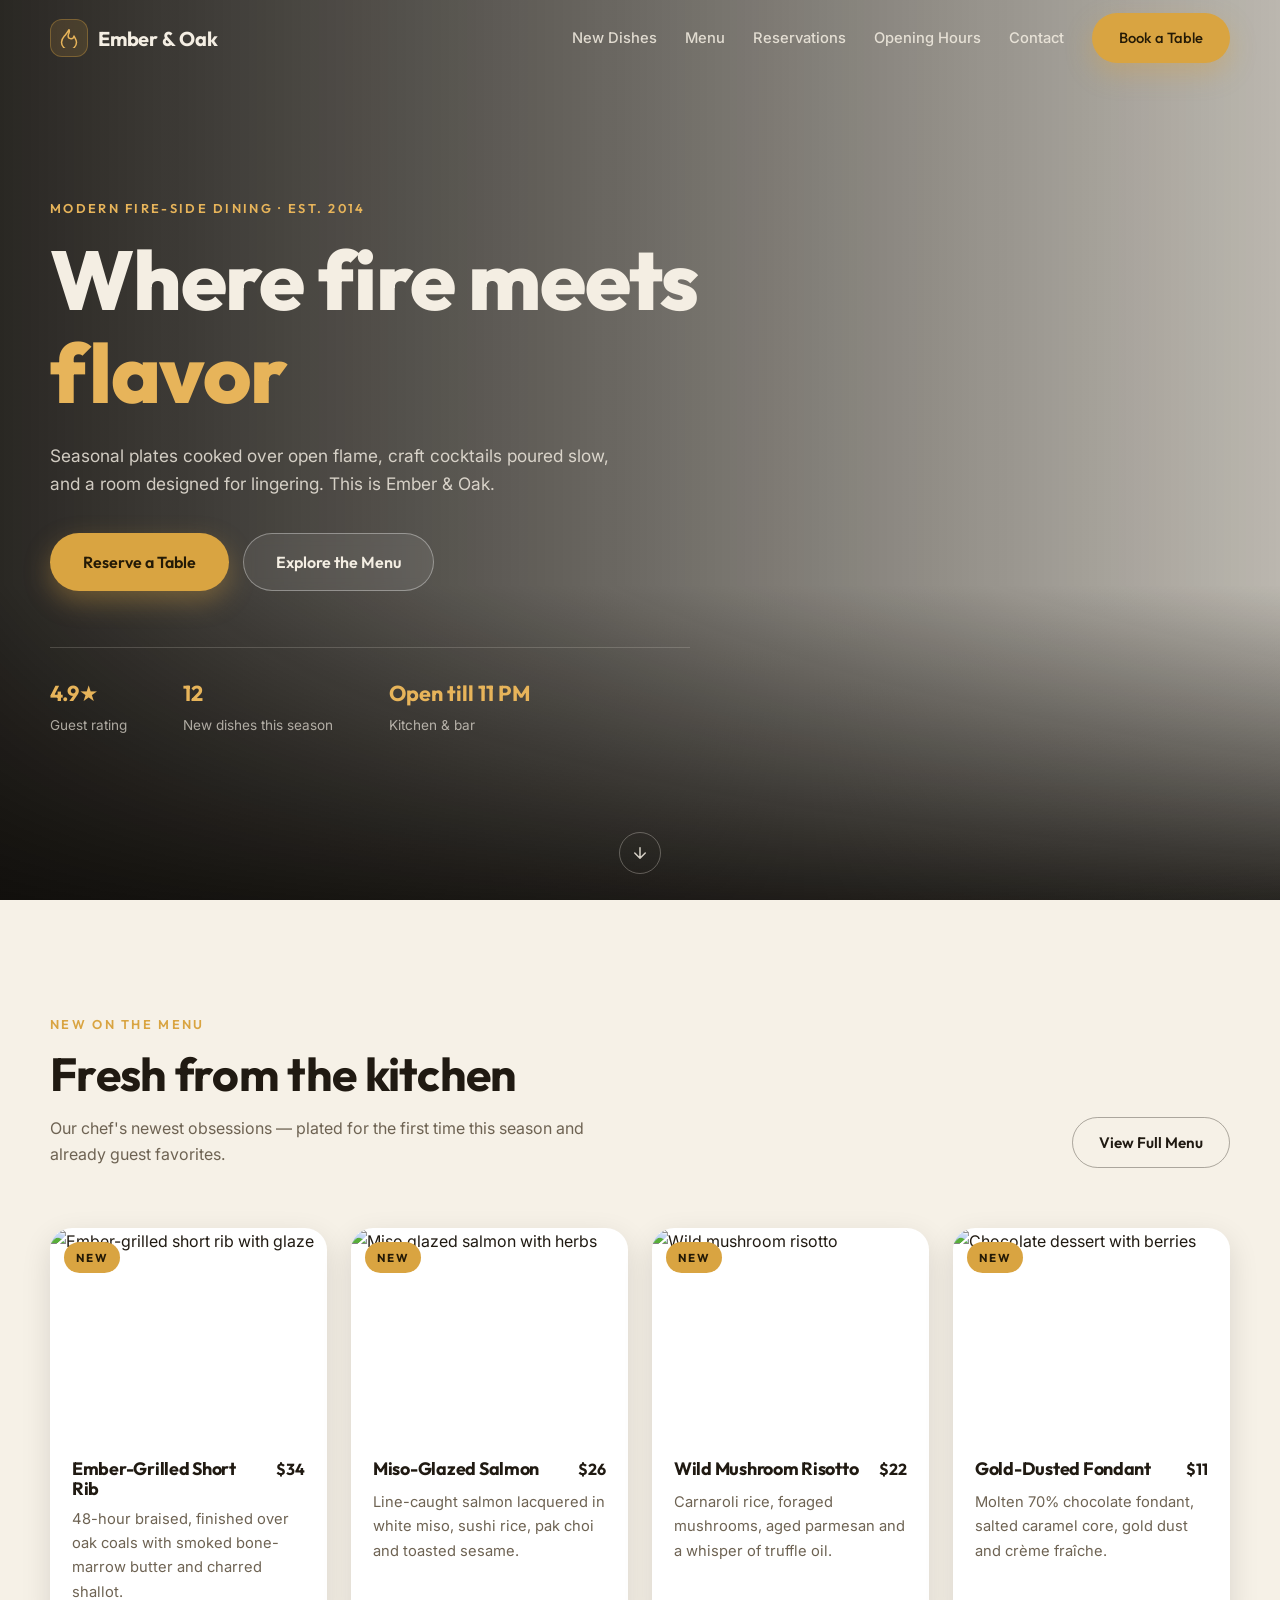
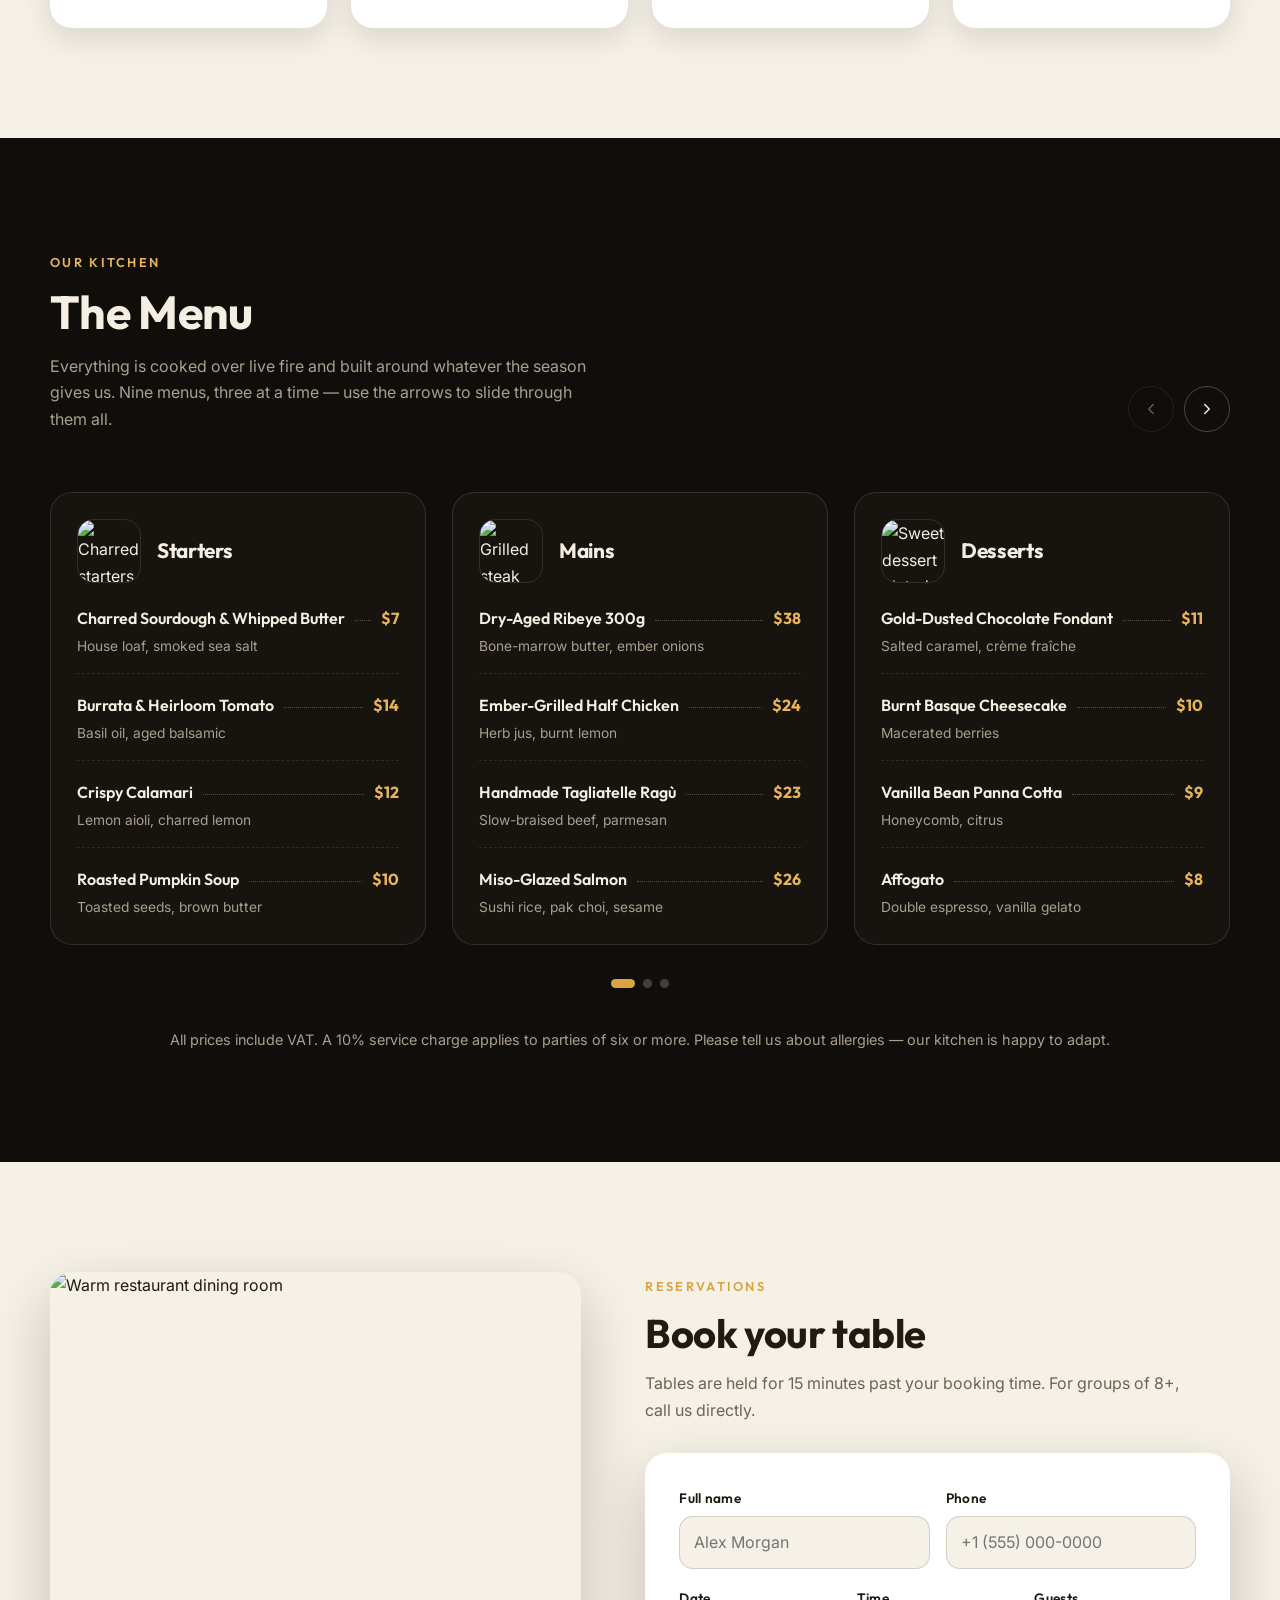
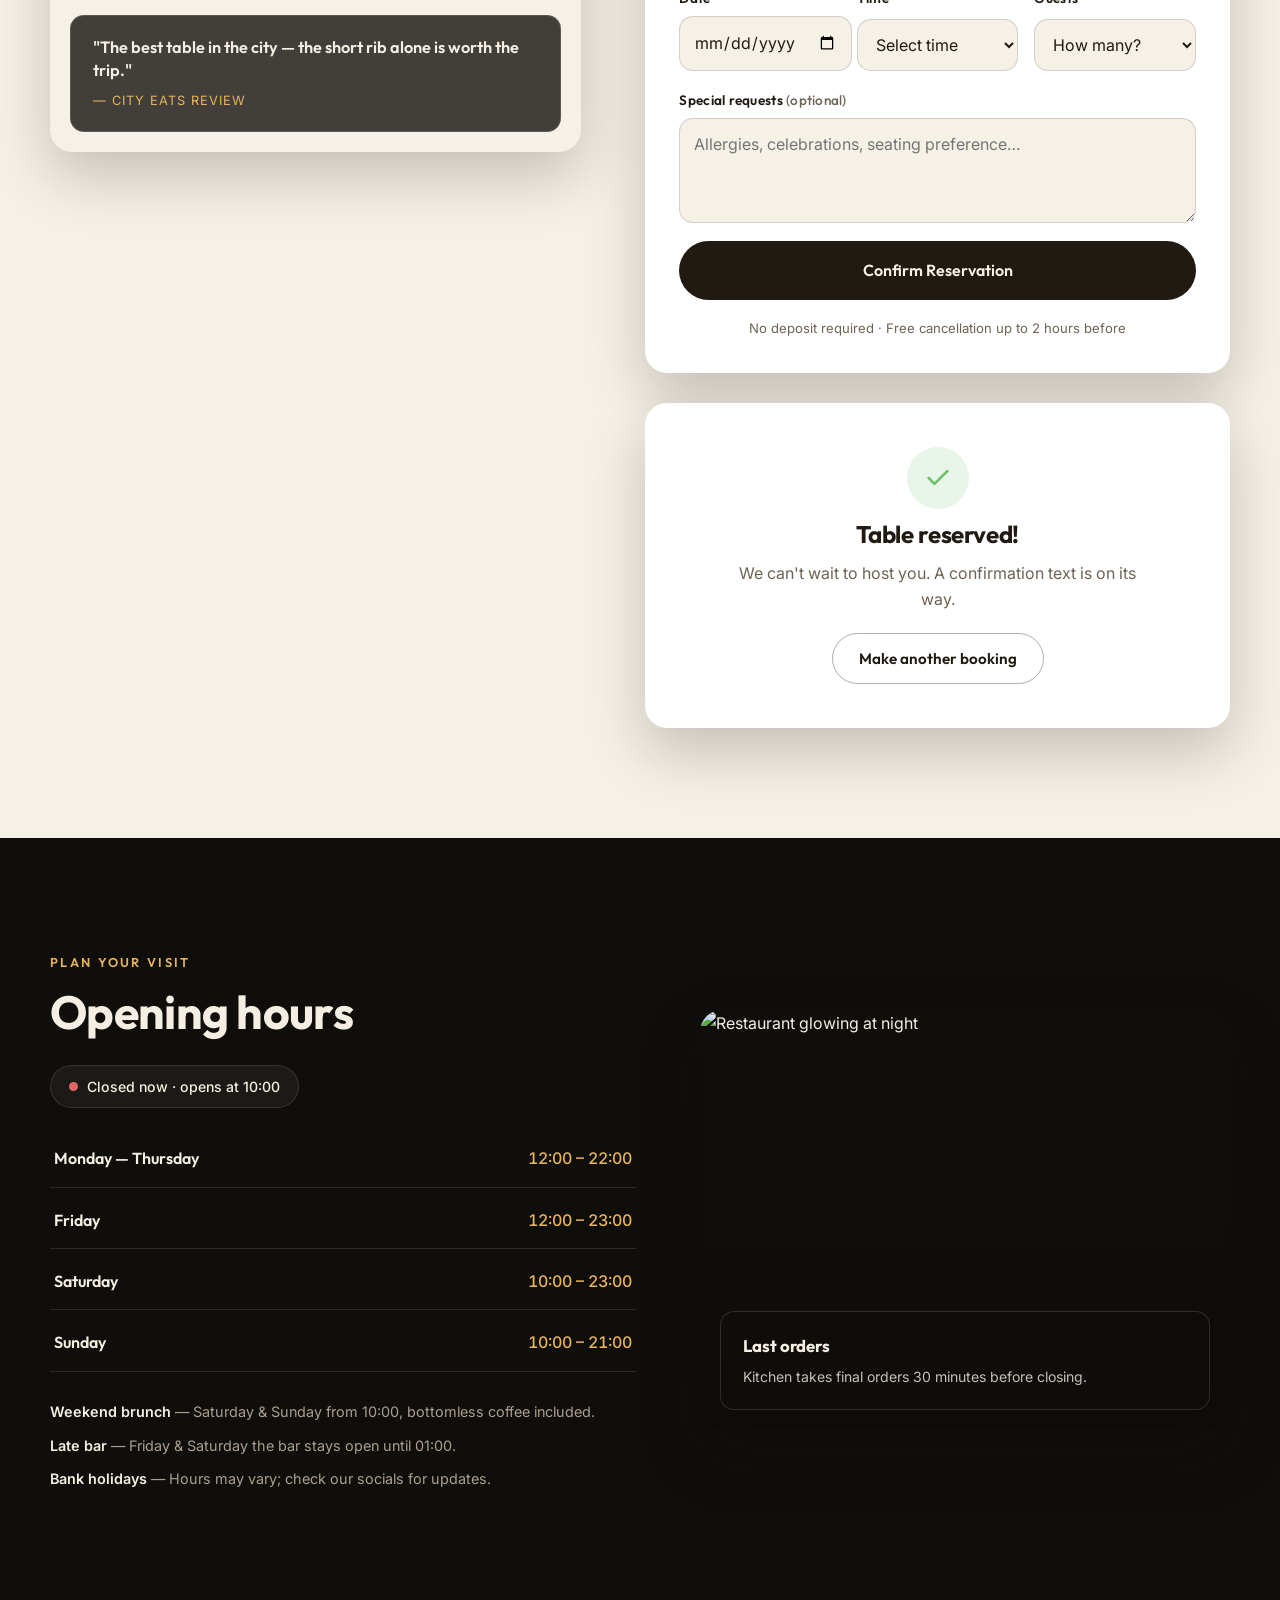
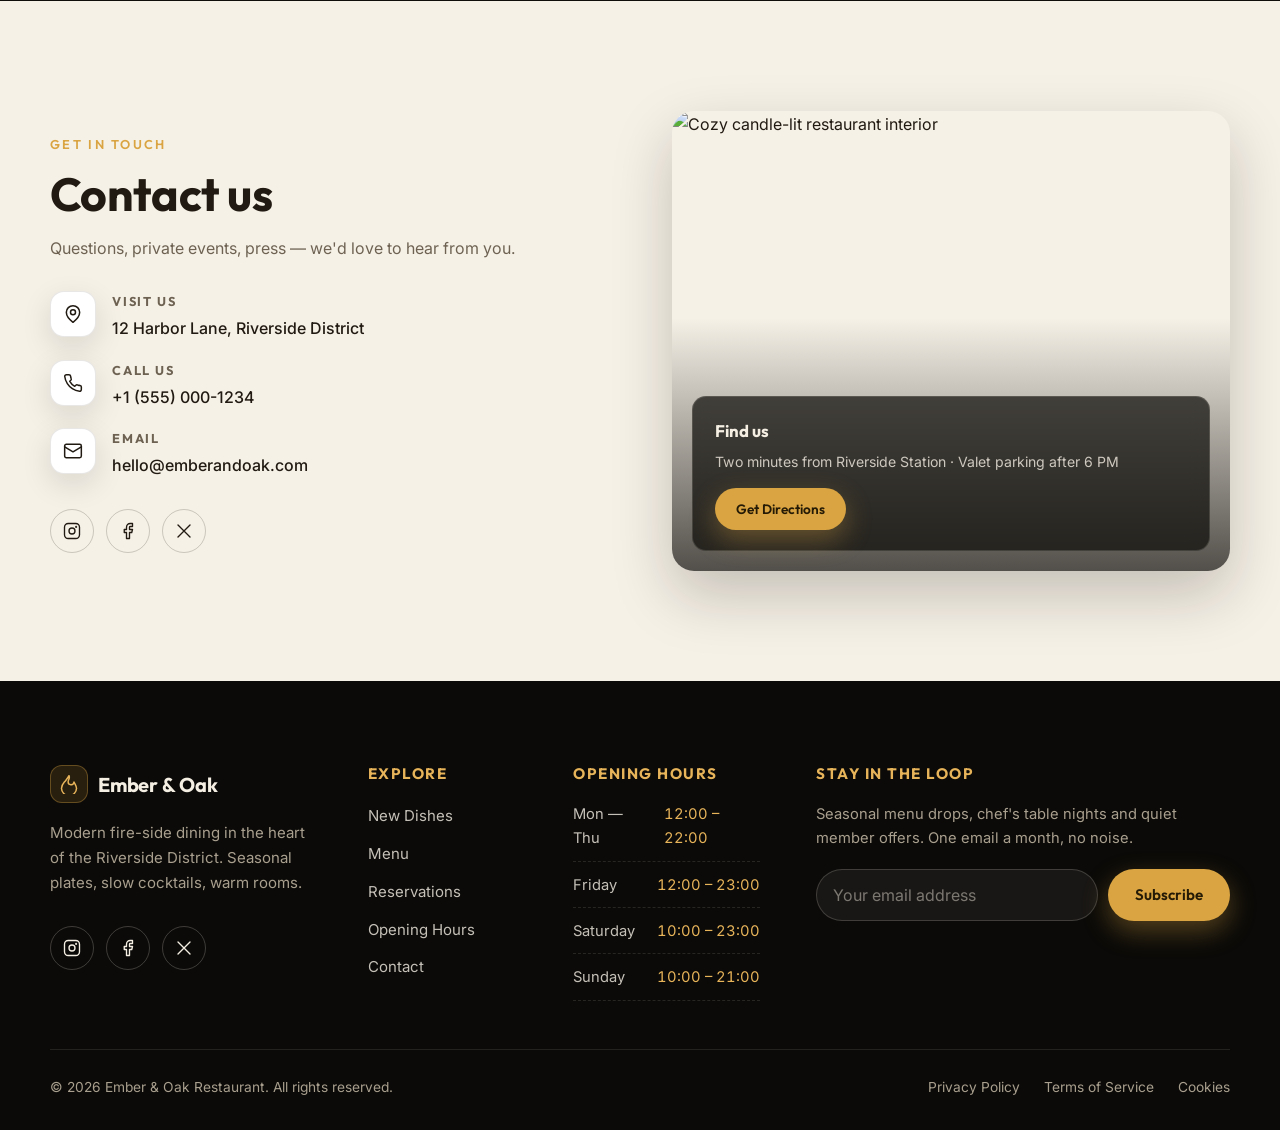
==== index.html @ 6f0e5f9c "first commit" ====
<!DOCTYPE html>
<html lang="en">
<head>
  <meta charset="UTF-8" />
  <meta name="viewport" content="width=device-width, initial-scale=1.0" />
  <title>Ember &amp; Oak — Modern Fire-Side Dining</title>
  <meta name="description" content="Ember & Oak is a modern restaurant serving fire-grilled seasonal dishes, craft cocktails and warm hospitality. Explore our menu, new dishes and reserve your table." />
  <link rel="preconnect" href="https://fonts.googleapis.com" />
  <link rel="preconnect" href="https://fonts.gstatic.com" crossorigin />
  <link href="https://fonts.googleapis.com/css2?family=Outfit:wght@500;600;700;800&family=Inter:wght@400;500;600&display=swap" rel="stylesheet" />
  <link rel="stylesheet" href="styles.css" />
</head>
<body>

  <!-- ============ HEADER ============ -->
  <header class="site-header" id="header">
    <div class="container header-inner">
      <a href="#home" class="brand" aria-label="Ember and Oak home">
        <span class="brand-mark" aria-hidden="true">
          <svg viewBox="0 0 24 24" fill="none" stroke="currentColor" stroke-width="1.8" stroke-linecap="round" stroke-linejoin="round">
            <path d="M12 2c1.5 3.5-1 5-1 7a3.5 3.5 0 0 0 7 .6C19.5 13 21 14.6 21 17a9 9 0 0 1-18 0c0-3.6 2.2-5.8 4-8 1.6-2 3.6-4 5-7z"/>
          </svg>
        </span>
        <span class="brand-name">Ember&nbsp;&amp;&nbsp;Oak</span>
      </a>

      <nav class="main-nav" id="mainNav" aria-label="Primary">
        <a href="#new-dishes">New Dishes</a>
        <a href="#menu">Menu</a>
        <a href="#reservation">Reservations</a>
        <a href="#hours">Opening Hours</a>
        <a href="#contact">Contact</a>
        <a href="#reservation" class="btn btn-gold nav-cta">Book a Table</a>
      </nav>

      <button class="nav-toggle" id="navToggle" aria-label="Open menu" aria-expanded="false" aria-controls="mainNav">
        <span></span><span></span><span></span>
      </button>
    </div>
  </header>

  <!-- ============ HERO ============ -->
  <section class="hero" id="home">
    <div class="hero-bg" role="img" aria-label="Beautifully plated fine dining dish"
      style="background-image:url('https://images.unsplash.com/photo-1414235077428-338989a2e8c0?auto=format&fit=crop&w=2000&q=80')"></div>
    <div class="hero-overlay"></div>

    <div class="container hero-content">
      <p class="eyebrow light">Modern fire-side dining · Est. 2014</p>
      <h1 class="hero-title reveal">Where fire meets <span class="text-gold">flavor</span></h1>
      <p class="hero-sub reveal">Seasonal plates cooked over open flame, craft cocktails poured slow, and a room designed for lingering. This is Ember &amp; Oak.</p>
      <div class="hero-actions reveal">
        <a href="#reservation" class="btn btn-gold btn-lg">Reserve a Table</a>
        <a href="#menu" class="btn btn-ghost btn-lg">Explore the Menu</a>
      </div>
      <ul class="hero-stats reveal">
        <li><strong>4.9★</strong><span>Guest rating</span></li>
        <li><strong>12</strong><span>New dishes this season</span></li>
        <li><strong>Open till 11 PM</strong><span>Kitchen &amp; bar</span></li>
      </ul>
    </div>

    <a href="#new-dishes" class="hero-scroll" aria-label="Scroll to new dishes">
      <svg viewBox="0 0 24 24" fill="none" stroke="currentColor" stroke-width="2" stroke-linecap="round" stroke-linejoin="round"><path d="M12 5v14M19 12l-7 7-7-7"/></svg>
    </a>
  </section>

  <!-- ============ NEW DISHES ============ -->
  <section class="section section-cream" id="new-dishes">
    <div class="container">
      <div class="section-head">
        <div>
          <p class="eyebrow">New on the menu</p>
          <h2 class="section-title">Fresh from the kitchen</h2>
          <p class="section-sub">Our chef's newest obsessions — plated for the first time this season and already guest favorites.</p>
        </div>
        <a href="#menu" class="btn btn-outline">View Full Menu</a>
      </div>

      <div class="dish-grid">
        <article class="dish-card reveal">
          <div class="dish-media">
            <img src="https://images.unsplash.com/photo-1544025162-d76694265947?auto=format&fit=crop&w=900&q=80" alt="Ember-grilled short rib with glaze" loading="lazy" />
            <span class="badge-new">New</span>
          </div>
          <div class="dish-body">
            <div class="dish-row"><h3>Ember-Grilled Short Rib</h3><span class="price">$34</span></div>
            <p>48-hour braised, finished over oak coals with smoked bone-marrow butter and charred shallot.</p>
          </div>
        </article>

        <article class="dish-card reveal">
          <div class="dish-media">
            <img src="https://images.unsplash.com/photo-1467003909585-2f8a72700288?auto=format&fit=crop&w=900&q=80" alt="Miso glazed salmon with herbs" loading="lazy" />
            <span class="badge-new">New</span>
          </div>
          <div class="dish-body">
            <div class="dish-row"><h3>Miso-Glazed Salmon</h3><span class="price">$26</span></div>
            <p>Line-caught salmon lacquered in white miso, sushi rice, pak choi and toasted sesame.</p>
          </div>
        </article>

        <article class="dish-card reveal">
          <div class="dish-media">
            <img src="https://images.unsplash.com/photo-1476124369491-e7addf5db371?auto=format&fit=crop&w=900&q=80" alt="Wild mushroom risotto" loading="lazy" />
            <span class="badge-new">New</span>
          </div>
          <div class="dish-body">
            <div class="dish-row"><h3>Wild Mushroom Risotto</h3><span class="price">$22</span></div>
            <p>Carnaroli rice, foraged mushrooms, aged parmesan and a whisper of truffle oil.</p>
          </div>
        </article>

        <article class="dish-card reveal">
          <div class="dish-media">
            <img src="https://images.unsplash.com/photo-1551024506-0bccd828d307?auto=format&fit=crop&w=900&q=80" alt="Chocolate dessert with berries" loading="lazy" />
            <span class="badge-new">New</span>
          </div>
          <div class="dish-body">
            <div class="dish-row"><h3>Gold-Dusted Fondant</h3><span class="price">$11</span></div>
            <p>Molten 70% chocolate fondant, salted caramel core, gold dust and crème fraîche.</p>
          </div>
        </article>
      </div>
    </div>
  </section>

  <!-- ============ MENU ============ -->
  <section class="section section-dark" id="menu">
    <div class="container">
      <div class="section-head">
        <div>
          <p class="eyebrow light">Our kitchen</p>
          <h2 class="section-title">The Menu</h2>
          <p class="section-sub">Everything is cooked over live fire and built around whatever the season gives us. Nine menus, three at a time — use the arrows to slide through them all.</p>
        </div>
        <div class="menu-nav">
          <button class="menu-btn" id="menuPrev" type="button" aria-label="Previous menus">
            <svg viewBox="0 0 24 24" fill="none" stroke="currentColor" stroke-width="2" stroke-linecap="round" stroke-linejoin="round"><path d="m15 18-6-6 6-6"/></svg>
          </button>
          <button class="menu-btn" id="menuNext" type="button" aria-label="Next menus">
            <svg viewBox="0 0 24 24" fill="none" stroke="currentColor" stroke-width="2" stroke-linecap="round" stroke-linejoin="round"><path d="m9 18 6-6-6-6"/></svg>
          </button>
        </div>
      </div>

      <div class="menu-track" id="menuTrack" role="region" aria-label="Menu categories">
        <div class="menu-card reveal">
          <div class="menu-card-head">
            <img src="https://images.unsplash.com/photo-1555939594-58d7cb561ad1?auto=format&fit=crop&w=400&q=80" alt="Charred starters over fire" loading="lazy" />
            <h3>Starters</h3>
          </div>
          <ul class="menu-list">
            <li><div class="mi"><span class="mi-name">Charred Sourdough &amp; Whipped Butter</span><span class="dots"></span><span class="mi-price">$7</span></div><p class="mi-desc">House loaf, smoked sea salt</p></li>
            <li><div class="mi"><span class="mi-name">Burrata &amp; Heirloom Tomato</span><span class="dots"></span><span class="mi-price">$14</span></div><p class="mi-desc">Basil oil, aged balsamic</p></li>
            <li><div class="mi"><span class="mi-name">Crispy Calamari</span><span class="dots"></span><span class="mi-price">$12</span></div><p class="mi-desc">Lemon aioli, charred lemon</p></li>
            <li><div class="mi"><span class="mi-name">Roasted Pumpkin Soup</span><span class="dots"></span><span class="mi-price">$10</span></div><p class="mi-desc">Toasted seeds, brown butter</p></li>
          </ul>
        </div>

        <div class="menu-card reveal">
          <div class="menu-card-head">
            <img src="https://images.unsplash.com/photo-1550317138-10000687a72b?auto=format&fit=crop&w=400&q=80" alt="Grilled steak sliced on a board" loading="lazy" />
            <h3>Mains</h3>
          </div>
          <ul class="menu-list">
            <li><div class="mi"><span class="mi-name">Dry-Aged Ribeye 300g</span><span class="dots"></span><span class="mi-price">$38</span></div><p class="mi-desc">Bone-marrow butter, ember onions</p></li>
            <li><div class="mi"><span class="mi-name">Ember-Grilled Half Chicken</span><span class="dots"></span><span class="mi-price">$24</span></div><p class="mi-desc">Herb jus, burnt lemon</p></li>
            <li><div class="mi"><span class="mi-name">Handmade Tagliatelle Ragù</span><span class="dots"></span><span class="mi-price">$23</span></div><p class="mi-desc">Slow-braised beef, parmesan</p></li>
            <li><div class="mi"><span class="mi-name">Miso-Glazed Salmon</span><span class="dots"></span><span class="mi-price">$26</span></div><p class="mi-desc">Sushi rice, pak choi, sesame</p></li>
          </ul>
        </div>

        <div class="menu-card reveal">
          <div class="menu-card-head">
            <img src="https://images.unsplash.com/photo-1484723091739-30a097e8f929?auto=format&fit=crop&w=400&q=80" alt="Sweet dessert plated with fruit" loading="lazy" />
            <h3>Desserts</h3>
          </div>
          <ul class="menu-list">
            <li><div class="mi"><span class="mi-name">Gold-Dusted Chocolate Fondant</span><span class="dots"></span><span class="mi-price">$11</span></div><p class="mi-desc">Salted caramel, crème fraîche</p></li>
            <li><div class="mi"><span class="mi-name">Burnt Basque Cheesecake</span><span class="dots"></span><span class="mi-price">$10</span></div><p class="mi-desc">Macerated berries</p></li>
            <li><div class="mi"><span class="mi-name">Vanilla Bean Panna Cotta</span><span class="dots"></span><span class="mi-price">$9</span></div><p class="mi-desc">Honeycomb, citrus</p></li>
            <li><div class="mi"><span class="mi-name">Affogato</span><span class="dots"></span><span class="mi-price">$8</span></div><p class="mi-desc">Double espresso, vanilla gelato</p></li>
          </ul>
        </div>

        <div class="menu-card reveal">
          <div class="menu-card-head">
            <img src="https://images.unsplash.com/photo-1510812431401-41d2bd2722f3?auto=format&fit=crop&w=400&q=80" alt="Craft cocktail being poured" loading="lazy" />
            <h3>Drinks</h3>
          </div>
          <ul class="menu-list">
            <li><div class="mi"><span class="mi-name">Signature Ember Old Fashioned</span><span class="dots"></span><span class="mi-price">$14</span></div><p class="mi-desc">Smoked bourbon, burnt orange</p></li>
            <li><div class="mi"><span class="mi-name">Barrel-Aged Negroni</span><span class="dots"></span><span class="mi-price">$13</span></div><p class="mi-desc">60 days in oak</p></li>
            <li><div class="mi"><span class="mi-name">House Red / White</span><span class="dots"></span><span class="mi-price">$9</span></div><p class="mi-desc">Glass · small-producer wine</p></li>
            <li><div class="mi"><span class="mi-name">Craft Lager / Kombucha</span><span class="dots"></span><span class="mi-price">$7</span></div><p class="mi-desc">Local breweries</p></li>
          </ul>
        </div>

        <div class="menu-card reveal">
          <div class="menu-card-head">
            <img src="https://images.unsplash.com/photo-1567620905732-2d1ec7ab7445?auto=format&fit=crop&w=400&q=80" alt="Fluffy pancakes with toppings" loading="lazy" />
            <h3>Weekend Brunch</h3>
          </div>
          <ul class="menu-list">
            <li><div class="mi"><span class="mi-name">Buttermilk Pancake Stack</span><span class="dots"></span><span class="mi-price">$13</span></div><p class="mi-desc">Maple, honey butter, crisp bacon</p></li>
            <li><div class="mi"><span class="mi-name">Shakshuka Ember Skillet</span><span class="dots"></span><span class="mi-price">$14</span></div><p class="mi-desc">Baked eggs, spiced tomato, sourdough</p></li>
            <li><div class="mi"><span class="mi-name">Crab &amp; Chive Benedict</span><span class="dots"></span><span class="mi-price">$17</span></div><p class="mi-desc">Lemon hollandaise, chive oil</p></li>
            <li><div class="mi"><span class="mi-name">Bottomless Batch Brew</span><span class="dots"></span><span class="mi-price">$6</span></div><p class="mi-desc">Free refills until 15:00</p></li>
          </ul>
        </div>

        <div class="menu-card reveal">
          <div class="menu-card-head">
            <img src="https://images.unsplash.com/photo-1537047902294-62a40c20a6ae?auto=format&fit=crop&w=400&q=80" alt="Elegant plated seafood dish" loading="lazy" />
            <h3>From the Sea</h3>
          </div>
          <ul class="menu-list">
            <li><div class="mi"><span class="mi-name">Seared Scallops</span><span class="dots"></span><span class="mi-price">$21</span></div><p class="mi-desc">Cauliflower purée, brown butter</p></li>
            <li><div class="mi"><span class="mi-name">Octopus a la Plancha</span><span class="dots"></span><span class="mi-price">$19</span></div><p class="mi-desc">Smoked paprika, potato confit</p></li>
            <li><div class="mi"><span class="mi-name">Whole Grilled Branzino</span><span class="dots"></span><span class="mi-price">$28</span></div><p class="mi-desc">Salsa verde, charred lemon</p></li>
            <li><div class="mi"><span class="mi-name">Lobster Roll</span><span class="dots"></span><span class="mi-price">$24</span></div><p class="mi-desc">Brioche, tarragon aioli, thin fries</p></li>
          </ul>
        </div>

        <div class="menu-card reveal">
          <div class="menu-card-head">
            <img src="https://images.unsplash.com/photo-1540189549336-e6e99c3679fe?auto=format&fit=crop&w=400&q=80" alt="Fresh salad bowl with greens" loading="lazy" />
            <h3>Salads &amp; Sides</h3>
          </div>
          <ul class="menu-list">
            <li><div class="mi"><span class="mi-name">Ember Caesar</span><span class="dots"></span><span class="mi-price">$12</span></div><p class="mi-desc">Grilled gem lettuce, anchovy dressing</p></li>
            <li><div class="mi"><span class="mi-name">Beet &amp; Whipped Feta</span><span class="dots"></span><span class="mi-price">$11</span></div><p class="mi-desc">Pistachio, hot honey</p></li>
            <li><div class="mi"><span class="mi-name">Charred Broccolini</span><span class="dots"></span><span class="mi-price">$9</span></div><p class="mi-desc">Chili crunch, lemon</p></li>
            <li><div class="mi"><span class="mi-name">Duck-Fat Potatoes</span><span class="dots"></span><span class="mi-price">$8</span></div><p class="mi-desc">Rosemary salt</p></li>
          </ul>
        </div>

        <div class="menu-card reveal">
          <div class="menu-card-head">
            <img src="https://images.unsplash.com/photo-1551504734-5ee1c4a1479b?auto=format&fit=crop&w=400&q=80" alt="Street-style sharing tacos" loading="lazy" />
            <h3>Sharing Plates</h3>
          </div>
          <ul class="menu-list">
            <li><div class="mi"><span class="mi-name">Baja Fish Tacos</span><span class="dots"></span><span class="mi-price">$15</span></div><p class="mi-desc">Slaw, chipotle crema</p></li>
            <li><div class="mi"><span class="mi-name">Wood-Fired Flatbread</span><span class="dots"></span><span class="mi-price">$10</span></div><p class="mi-desc">Whipped ricotta, hot honey</p></li>
            <li><div class="mi"><span class="mi-name">Ember Chicken Wings</span><span class="dots"></span><span class="mi-price">$13</span></div><p class="mi-desc">Charred glaze, blue cheese dip</p></li>
            <li><div class="mi"><span class="mi-name">Grilled Corn Ribs</span><span class="dots"></span><span class="mi-price">$8</span></div><p class="mi-desc">Lime mayo, cotija</p></li>
          </ul>
        </div>

        <div class="menu-card reveal">
          <div class="menu-card-head">
            <img src="https://images.unsplash.com/photo-1550547660-d9450f859349?auto=format&fit=crop&w=400&q=80" alt="Juicy smash burger with fries" loading="lazy" />
            <h3>Little Guests</h3>
          </div>
          <ul class="menu-list">
            <li><div class="mi"><span class="mi-name">Mini Smash Burger</span><span class="dots"></span><span class="mi-price">$9</span></div><p class="mi-desc">With fries &amp; fruit</p></li>
            <li><div class="mi"><span class="mi-name">Honey Chicken Skewers</span><span class="dots"></span><span class="mi-price">$8</span></div><p class="mi-desc">Steamed rice</p></li>
            <li><div class="mi"><span class="mi-name">Mac &amp; Cheese Cup</span><span class="dots"></span><span class="mi-price">$7</span></div><p class="mi-desc">Crispy crumb top</p></li>
            <li><div class="mi"><span class="mi-name">Scoop of the Day</span><span class="dots"></span><span class="mi-price">$4</span></div><p class="mi-desc">Vanilla gelato or sorbet</p></li>
          </ul>
        </div>
      </div>

      <div class="menu-dots" id="menuDots"></div>

      <p class="menu-note">All prices include VAT. A 10% service charge applies to parties of six or more. Please tell us about allergies — our kitchen is happy to adapt.</p>
    </div>
  </section>

  <!-- ============ RESERVATION ============ -->
  <section class="section section-cream" id="reservation">
    <div class="container res-grid">
      <div class="res-side reveal">
        <div class="res-media">
          <img src="https://images.unsplash.com/photo-1517248135467-4c7edcad34c4?auto=format&fit=crop&w=1200&q=80" alt="Warm restaurant dining room" loading="lazy" />
          <div class="res-quote">
            <p>"The best table in the city — the short rib alone is worth the trip."</p>
            <span>— City Eats Review</span>
          </div>
        </div>
      </div>

      <div class="res-form-wrap reveal">
        <p class="eyebrow">Reservations</p>
        <h2 class="section-title">Book your table</h2>
        <p class="section-sub">Tables are held for 15 minutes past your booking time. For groups of 8+, call us directly.</p>

        <form class="res-form" id="resForm" novalidate>
          <div class="field-row">
            <div class="field">
              <label for="rName">Full name</label>
              <input type="text" id="rName" name="name" placeholder="Alex Morgan" required autocomplete="name" />
            </div>
            <div class="field">
              <label for="rPhone">Phone</label>
              <input type="tel" id="rPhone" name="phone" placeholder="+1 (555) 000-0000" required autocomplete="tel" />
            </div>
          </div>

          <div class="field-row">
            <div class="field">
              <label for="rDate">Date</label>
              <input type="date" id="rDate" name="date" required />
            </div>
            <div class="field">
              <label for="rTime">Time</label>
              <select id="rTime" name="time" required>
                <option value="" disabled selected>Select time</option>
                <option>12:00</option><option>13:00</option><option>14:00</option>
                <option>17:30</option><option>18:00</option><option>18:30</option>
                <option>19:00</option><option>19:30</option><option>20:00</option>
                <option>20:30</option><option>21:00</option>
              </select>
            </div>
            <div class="field">
              <label for="rGuests">Guests</label>
              <select id="rGuests" name="guests" required>
                <option value="" disabled selected>How many?</option>
                <option>1</option><option>2</option><option>3</option><option>4</option>
                <option>5</option><option>6</option><option>7</option><option>8+</option>
              </select>
            </div>
          </div>

          <div class="field">
            <label for="rNotes">Special requests <span class="optional">(optional)</span></label>
            <textarea id="rNotes" name="notes" rows="3" placeholder="Allergies, celebrations, seating preference…"></textarea>
          </div>

          <button type="submit" class="btn btn-dark btn-lg btn-block">Confirm Reservation</button>
          <p class="res-fineprint">No deposit required · Free cancellation up to 2 hours before</p>
        </form>

        <div class="res-success" id="resSuccess" hidden>
          <span class="success-icon" aria-hidden="true">
            <svg viewBox="0 0 24 24" fill="none" stroke="currentColor" stroke-width="2.2" stroke-linecap="round" stroke-linejoin="round"><path d="M20 6 9 17l-5-5"/></svg>
          </span>
          <h3>Table reserved!</h3>
          <p id="resSuccessMsg">We can't wait to host you. A confirmation text is on its way.</p>
          <button type="button" class="btn btn-outline" id="resAgain">Make another booking</button>
        </div>
      </div>
    </div>
  </section>

  <!-- ============ OPENING HOURS ============ -->
  <section class="section section-dark" id="hours">
    <div class="container hours-grid">
      <div class="hours-col reveal">
        <p class="eyebrow light">Plan your visit</p>
        <h2 class="section-title">Opening hours</h2>

        <div class="open-pill-wrap">
          <span class="open-pill" id="openPill">
            <span class="dot" aria-hidden="true"></span>
            <span id="openPillText">Checking hours…</span>
          </span>
        </div>

        <ul class="hours-list">
          <li><span class="day">Monday — Thursday</span><span class="time">12:00 – 22:00</span></li>
          <li><span class="day">Friday</span><span class="time">12:00 – 23:00</span></li>
          <li><span class="day">Saturday</span><span class="time">10:00 – 23:00</span></li>
          <li><span class="day">Sunday</span><span class="time">10:00 – 21:00</span></li>
        </ul>

        <div class="hours-notes">
          <p><strong>Weekend brunch</strong> — Saturday &amp; Sunday from 10:00, bottomless coffee included.</p>
          <p><strong>Late bar</strong> — Friday &amp; Saturday the bar stays open until 01:00.</p>
          <p><strong>Bank holidays</strong> — Hours may vary; check our socials for updates.</p>
        </div>
      </div>

      <div class="hours-media reveal">
        <img src="https://images.unsplash.com/photo-1424847651672-bf20a4b0982b?auto=format&fit=crop&w=1200&q=80" alt="Restaurant glowing at night" loading="lazy" />
        <div class="hours-media-card">
          <span class="hm-title">Last orders</span>
          <span class="hm-sub">Kitchen takes final orders 30 minutes before closing.</span>
        </div>
      </div>
    </div>
  </section>

  <!-- ============ CONTACT ============ -->
  <section class="section section-cream" id="contact">
    <div class="container contact-grid">
      <div class="contact-col reveal">
        <p class="eyebrow">Get in touch</p>
        <h2 class="section-title">Contact us</h2>
        <p class="section-sub">Questions, private events, press — we'd love to hear from you.</p>

        <ul class="contact-list">
          <li>
            <span class="c-icon" aria-hidden="true">
              <svg viewBox="0 0 24 24" fill="none" stroke="currentColor" stroke-width="1.8" stroke-linecap="round" stroke-linejoin="round"><path d="M20 10c0 6-8 12-8 12S4 16 4 10a8 8 0 0 1 16 0z"/><circle cx="12" cy="10" r="3"/></svg>
            </span>
            <div>
              <span class="c-label">Visit us</span>
              <a href="https://maps.google.com/?q=12+Harbor+Lane" target="_blank" rel="noopener">12 Harbor Lane, Riverside District</a>
            </div>
          </li>
          <li>
            <span class="c-icon" aria-hidden="true">
              <svg viewBox="0 0 24 24" fill="none" stroke="currentColor" stroke-width="1.8" stroke-linecap="round" stroke-linejoin="round"><path d="M22 16.9v3a2 2 0 0 1-2.2 2 19.8 19.8 0 0 1-8.6-3.1 19.5 19.5 0 0 1-6-6A19.8 19.8 0 0 1 2.1 4.2 2 2 0 0 1 4.1 2h3a2 2 0 0 1 2 1.7c.1 1 .4 2 .7 2.9a2 2 0 0 1-.4 2.1L8.1 10a16 16 0 0 0 6 6l1.3-1.3a2 2 0 0 1 2.1-.4c.9.3 1.9.6 2.9.7a2 2 0 0 1 1.7 2z"/></svg>
            </span>
            <div>
              <span class="c-label">Call us</span>
              <a href="tel:+15550001234">+1 (555) 000-1234</a>
            </div>
          </li>
          <li>
            <span class="c-icon" aria-hidden="true">
              <svg viewBox="0 0 24 24" fill="none" stroke="currentColor" stroke-width="1.8" stroke-linecap="round" stroke-linejoin="round"><rect x="2" y="4" width="20" height="16" rx="2"/><path d="m22 7-10 6L2 7"/></svg>
            </span>
            <div>
              <span class="c-label">Email</span>
              <a href="mailto:hello@emberandoak.com">hello@emberandoak.com</a>
            </div>
          </li>
        </ul>

        <div class="socials">
          <a href="#" class="social" aria-label="Instagram">
            <svg viewBox="0 0 24 24" fill="none" stroke="currentColor" stroke-width="1.8" stroke-linecap="round" stroke-linejoin="round"><rect x="2" y="2" width="20" height="20" rx="5"/><circle cx="12" cy="12" r="4"/><circle cx="17.5" cy="6.5" r="0.5" fill="currentColor"/></svg>
          </a>
          <a href="#" class="social" aria-label="Facebook">
            <svg viewBox="0 0 24 24" fill="none" stroke="currentColor" stroke-width="1.8" stroke-linecap="round" stroke-linejoin="round"><path d="M18 2h-3a5 5 0 0 0-5 5v3H7v4h3v8h4v-8h3l1-4h-4V7a1 1 0 0 1 1-1h3z"/></svg>
          </a>
          <a href="#" class="social" aria-label="X (Twitter)">
            <svg viewBox="0 0 24 24" fill="none" stroke="currentColor" stroke-width="1.8" stroke-linecap="round" stroke-linejoin="round"><path d="M4 4l16 16M20 4L4 20"/></svg>
          </a>
        </div>
      </div>

      <div class="contact-media reveal">
        <img src="https://images.unsplash.com/photo-1533777857889-4be7c70b33f7?auto=format&fit=crop&w=1200&q=80" alt="Cozy candle-lit restaurant interior" loading="lazy" />
        <div class="contact-media-card">
          <span class="hm-title">Find us</span>
          <span class="hm-sub">Two minutes from Riverside Station · Valet parking after 6 PM</span>
          <a href="https://maps.google.com/?q=12+Harbor+Lane" target="_blank" rel="noopener" class="btn btn-gold btn-sm">Get Directions</a>
        </div>
      </div>
    </div>
  </section>

  <!-- ============ FOOTER ============ -->
  <footer class="site-footer">
    <div class="container">
      <div class="footer-top">
        <div class="footer-brand">
          <a href="#home" class="brand">
            <span class="brand-mark" aria-hidden="true">
              <svg viewBox="0 0 24 24" fill="none" stroke="currentColor" stroke-width="1.8" stroke-linecap="round" stroke-linejoin="round">
                <path d="M12 2c1.5 3.5-1 5-1 7a3.5 3.5 0 0 0 7 .6C19.5 13 21 14.6 21 17a9 9 0 0 1-18 0c0-3.6 2.2-5.8 4-8 1.6-2 3.6-4 5-7z"/>
              </svg>
            </span>
            <span class="brand-name">Ember&nbsp;&amp;&nbsp;Oak</span>
          </a>
          <p>Modern fire-side dining in the heart of the Riverside District. Seasonal plates, slow cocktails, warm rooms.</p>
          <div class="socials">
            <a href="#" class="social" aria-label="Instagram">
              <svg viewBox="0 0 24 24" fill="none" stroke="currentColor" stroke-width="1.8" stroke-linecap="round" stroke-linejoin="round"><rect x="2" y="2" width="20" height="20" rx="5"/><circle cx="12" cy="12" r="4"/><circle cx="17.5" cy="6.5" r="0.5" fill="currentColor"/></svg>
            </a>
            <a href="#" class="social" aria-label="Facebook">
              <svg viewBox="0 0 24 24" fill="none" stroke="currentColor" stroke-width="1.8" stroke-linecap="round" stroke-linejoin="round"><path d="M18 2h-3a5 5 0 0 0-5 5v3H7v4h3v8h4v-8h3l1-4h-4V7a1 1 0 0 1 1-1h3z"/></svg>
            </a>
            <a href="#" class="social" aria-label="X (Twitter)">
              <svg viewBox="0 0 24 24" fill="none" stroke="currentColor" stroke-width="1.8" stroke-linecap="round" stroke-linejoin="round"><path d="M4 4l16 16M20 4L4 20"/></svg>
            </a>
          </div>
        </div>

        <div class="footer-col">
          <h4>Explore</h4>
          <ul>
            <li><a href="#new-dishes">New Dishes</a></li>
            <li><a href="#menu">Menu</a></li>
            <li><a href="#reservation">Reservations</a></li>
            <li><a href="#hours">Opening Hours</a></li>
            <li><a href="#contact">Contact</a></li>
          </ul>
        </div>

        <div class="footer-col">
          <h4>Opening Hours</h4>
          <ul class="footer-hours">
            <li><span>Mon — Thu</span><span>12:00 – 22:00</span></li>
            <li><span>Friday</span><span>12:00 – 23:00</span></li>
            <li><span>Saturday</span><span>10:00 – 23:00</span></li>
            <li><span>Sunday</span><span>10:00 – 21:00</span></li>
          </ul>
        </div>

        <div class="footer-col footer-news">
          <h4>Stay in the loop</h4>
          <p>Seasonal menu drops, chef's table nights and quiet member offers. One email a month, no noise.</p>
          <form class="news-form" id="newsForm">
            <input type="email" id="newsEmail" placeholder="Your email address" required aria-label="Email address" />
            <button type="submit" class="btn btn-gold" aria-label="Subscribe">Subscribe</button>
          </form>
          <p class="news-success" id="newsSuccess" hidden>You're on the list — see you in your inbox. 💌</p>
        </div>
      </div>

      <div class="footer-bottom">
        <p>© <span id="year">2026</span> Ember &amp; Oak Restaurant. All rights reserved.</p>
        <div class="footer-legal">
          <a href="#">Privacy Policy</a>
          <a href="#">Terms of Service</a>
          <a href="#">Cookies</a>
        </div>
      </div>
    </div>
  </footer>

  <script src="script.js"></script>
</body>
</html>
---- styles.css ----
/* ============================================================
   Ember & Oak — Modern Restaurant
   Fonts: Outfit (display) + Inter (body) — clean sans, no editorials
   ============================================================ */

:root {
  /* palette */
  --bg-dark: #100e0b;
  --bg-dark-2: #17140f;
  --surface-dark: #1e1a14;
  --line-dark: rgba(244, 238, 227, 0.12);
  --cream: #f6f1e7;
  --cream-2: #ece3d2;
  --ink: #201a12;
  --text-light: #f4eee3;
  --muted-dark: #a99f8e;
  --muted-cream: #6e6353;
  --gold: #d9a441;
  --gold-strong: #e7b45a;
  --gold-soft: rgba(217, 164, 65, 0.14);
  --green: #6fbf73;
  --red: #e06666;

  /* type */
  --font-display: "Outfit", system-ui, sans-serif;
  --font-body: "Inter", system-ui, sans-serif;

  /* misc */
  --radius-lg: 22px;
  --radius-md: 14px;
  --shadow-lg: 0 24px 60px rgba(16, 14, 11, 0.22);
  --shadow-sm: 0 10px 30px rgba(16, 14, 11, 0.12);
  --container: 1180px;
  --header-h: 76px;
}

* { margin: 0; padding: 0; box-sizing: border-box; }

html {
  scroll-behavior: smooth;
  scroll-padding-top: calc(var(--header-h) + 12px);
}

body {
  font-family: var(--font-body);
  font-size: 16px;
  line-height: 1.65;
  color: var(--ink);
  background: var(--cream);
  -webkit-font-smoothing: antialiased;
}

img { display: block; max-width: 100%; }
a { color: inherit; text-decoration: none; }
ul { list-style: none; }
button, input, select, textarea { font: inherit; color: inherit; }

.container {
  width: min(var(--container), 100% - 48px);
  margin-inline: auto;
}

/* ---------- typography helpers ---------- */
h1, h2, h3, h4 { font-family: var(--font-display); font-weight: 700; line-height: 1.12; letter-spacing: -0.015em; }

.eyebrow {
  display: inline-block;
  font-family: var(--font-display);
  font-size: 0.8rem;
  font-weight: 600;
  letter-spacing: 0.18em;
  text-transform: uppercase;
  color: var(--gold);
  margin-bottom: 14px;
}
.eyebrow.light { color: var(--gold-strong); }

.section-title { font-size: clamp(2rem, 4vw, 2.9rem); }
.section-sub { max-width: 560px; margin-top: 14px; color: var(--muted-cream); }
.section-dark .section-sub { color: var(--muted-dark); }

.text-gold { color: var(--gold-strong); }

/* ---------- buttons ---------- */
.btn {
  display: inline-flex;
  align-items: center;
  justify-content: center;
  gap: 8px;
  padding: 12px 26px;
  border-radius: 999px;
  border: 1.5px solid transparent;
  font-family: var(--font-display);
  font-weight: 600;
  font-size: 0.95rem;
  cursor: pointer;
  transition: transform 0.2s ease, box-shadow 0.2s ease, background 0.2s ease, color 0.2s ease, border-color 0.2s ease;
  white-space: nowrap;
}
.btn:active { transform: translateY(1px); }

.btn-gold {
  background: var(--gold);
  color: #241a06;
  box-shadow: 0 10px 26px rgba(217, 164, 65, 0.35);
}
.btn-gold:hover { background: var(--gold-strong); transform: translateY(-2px); }

.btn-dark {
  background: var(--ink);
  color: var(--cream);
}
.btn-dark:hover { background: #352b1d; transform: translateY(-2px); }

.btn-ghost {
  background: rgba(255, 255, 255, 0.08);
  color: var(--text-light);
  border-color: rgba(255, 255, 255, 0.35);
  backdrop-filter: blur(6px);
}
.btn-ghost:hover { background: rgba(255, 255, 255, 0.16); transform: translateY(-2px); }

.btn-outline {
  background: transparent;
  color: var(--ink);
  border-color: rgba(32, 26, 18, 0.35);
}
.btn-outline:hover { border-color: var(--ink); background: rgba(32, 26, 18, 0.05); transform: translateY(-2px); }

.btn-lg { padding: 15px 32px; font-size: 1rem; }
.btn-sm { padding: 9px 20px; font-size: 0.85rem; }
.btn-block { width: 100%; }

/* ============================================================
   HEADER
   ============================================================ */
.site-header {
  position: fixed;
  inset: 0 0 auto 0;
  z-index: 100;
  transition: background 0.3s ease, box-shadow 0.3s ease;
}
.site-header.scrolled {
  background: rgba(16, 14, 11, 0.86);
  backdrop-filter: blur(14px);
  box-shadow: 0 8px 30px rgba(0, 0, 0, 0.35);
}

.header-inner {
  height: var(--header-h);
  display: flex;
  align-items: center;
  justify-content: space-between;
  gap: 24px;
}

.brand { display: inline-flex; align-items: center; gap: 10px; }
.brand-mark {
  width: 38px; height: 38px;
  display: grid; place-items: center;
  border-radius: 12px;
  background: var(--gold-soft);
  color: var(--gold-strong);
  border: 1px solid rgba(217, 164, 65, 0.35);
}
.brand-mark svg { width: 20px; height: 20px; }
.brand-name {
  font-family: var(--font-display);
  font-weight: 700;
  font-size: 1.25rem;
  color: var(--text-light);
  letter-spacing: -0.01em;
}

.main-nav { display: flex; align-items: center; gap: 28px; }
.main-nav a {
  font-size: 0.92rem;
  font-weight: 500;
  color: rgba(244, 238, 227, 0.85);
  transition: color 0.2s ease;
}
.main-nav a:hover { color: var(--gold-strong); }
.main-nav .nav-cta { color: #241a06; }
.main-nav .nav-cta:hover { color: #241a06; }

.nav-toggle {
  display: none;
  flex-direction: column;
  gap: 5px;
  background: none;
  border: 0;
  cursor: pointer;
  padding: 8px;
}
.nav-toggle span {
  width: 24px; height: 2px;
  background: var(--text-light);
  border-radius: 2px;
  transition: transform 0.25s ease, opacity 0.25s ease;
}
.nav-toggle.open span:nth-child(1) { transform: translateY(7px) rotate(45deg); }
.nav-toggle.open span:nth-child(2) { opacity: 0; }
.nav-toggle.open span:nth-child(3) { transform: translateY(-7px) rotate(-45deg); }

/* ============================================================
   HERO
   ============================================================ */
.hero {
  position: relative;
  min-height: 100svh;
  display: flex;
  align-items: center;
  color: var(--text-light);
  overflow: hidden;
}
.hero-bg {
  position: absolute;
  inset: 0;
  background-size: cover;
  background-position: center 70%;
  transform: scale(1.05);
  animation: heroZoom 18s ease-out forwards;
}
@keyframes heroZoom { to { transform: scale(1); } }

.hero-overlay {
  position: absolute;
  inset: 0;
  background:
    linear-gradient(90deg, rgba(13, 11, 8, 0.88) 0%, rgba(13, 11, 8, 0.62) 45%, rgba(13, 11, 8, 0.25) 100%),
    linear-gradient(0deg, rgba(13, 11, 8, 0.85) 0%, transparent 35%);
}

.hero-content { position: relative; z-index: 2; padding-block: 140px 110px; }

.hero-title {
  font-size: clamp(2.8rem, 7vw, 5.2rem);
  font-weight: 800;
  max-width: 14ch;
}
.hero-sub {
  margin-top: 22px;
  max-width: 52ch;
  font-size: 1.08rem;
  color: rgba(244, 238, 227, 0.82);
}
.hero-actions { display: flex; flex-wrap: wrap; gap: 14px; margin-top: 34px; }

.hero-stats {
  display: flex;
  flex-wrap: wrap;
  gap: clamp(24px, 5vw, 56px);
  margin-top: 56px;
  padding-top: 28px;
  border-top: 1px solid rgba(244, 238, 227, 0.18);
  max-width: 640px;
}
.hero-stats li { display: grid; gap: 2px; }
.hero-stats strong { font-family: var(--font-display); font-size: 1.35rem; color: var(--gold-strong); }
.hero-stats span { font-size: 0.85rem; color: rgba(244, 238, 227, 0.66); }

.hero-scroll {
  position: absolute;
  left: 50%;
  bottom: 26px;
  transform: translateX(-50%);
  z-index: 2;
  width: 42px; height: 42px;
  display: grid; place-items: center;
  border-radius: 50%;
  border: 1px solid rgba(244, 238, 227, 0.3);
  color: rgba(244, 238, 227, 0.85);
}
.hero-scroll svg { width: 18px; height: 18px; animation: bounce 2.2s infinite; }
/* the circle stays perfectly centered — only the arrow glides inside it */
@keyframes bounce { 0%, 100% { transform: translateY(0); } 50% { transform: translateY(8px); } }

/* ============================================================
   SECTIONS
   ============================================================ */
.section { padding: clamp(72px, 9vw, 110px) 0; }
.section-cream { background: var(--cream); }
.section-dark { background: var(--bg-dark); color: var(--text-light); }

.section-head {
  display: flex;
  align-items: flex-end;
  justify-content: space-between;
  gap: 28px;
  margin-bottom: clamp(36px, 5vw, 60px);
}
.section-head.center {
  flex-direction: column;
  align-items: center;
  text-align: center;
}
.section-head.center .section-sub { margin-inline: auto; }

/* ============================================================
   NEW DISHES
   ============================================================ */
.dish-grid {
  display: grid;
  grid-template-columns: repeat(auto-fit, minmax(250px, 1fr));
  gap: 24px;
}

.dish-card {
  background: #fff;
  border-radius: var(--radius-lg);
  overflow: hidden;
  box-shadow: var(--shadow-sm);
  transition: transform 0.25s ease, box-shadow 0.25s ease;
  display: flex;
  flex-direction: column;
}
.dish-card:hover { transform: translateY(-8px); box-shadow: var(--shadow-lg); }

.dish-media { position: relative; aspect-ratio: 4 / 3; overflow: hidden; }
.dish-media img { width: 100%; height: 100%; object-fit: cover; transition: transform 0.5s ease; }
.dish-card:hover .dish-media img { transform: scale(1.06); }

.badge-new {
  position: absolute;
  top: 14px; left: 14px;
  background: var(--gold);
  color: #241a06;
  font-family: var(--font-display);
  font-weight: 700;
  font-size: 0.72rem;
  letter-spacing: 0.12em;
  text-transform: uppercase;
  padding: 6px 12px;
  border-radius: 999px;
}

.dish-body { padding: 20px 22px 24px; display: grid; gap: 8px; }
.dish-row { display: flex; align-items: baseline; justify-content: space-between; gap: 12px; }
.dish-row h3 { font-size: 1.12rem; }
.price {
  font-family: var(--font-display);
  font-weight: 700;
  color: var(--ink);
  white-space: nowrap;
}
.dish-body p { font-size: 0.92rem; color: var(--muted-cream); }

/* ============================================================
   MENU (slider — 3 cards per view)
   ============================================================ */
.menu-nav { display: flex; gap: 10px; }

.menu-btn {
  width: 46px; height: 46px;
  display: grid; place-items: center;
  border-radius: 50%;
  border: 1.5px solid rgba(244, 238, 227, 0.25);
  background: transparent;
  color: var(--text-light);
  cursor: pointer;
  transition: background 0.2s ease, color 0.2s ease, border-color 0.2s ease, opacity 0.2s ease, transform 0.2s ease;
}
.menu-btn svg { width: 18px; height: 18px; }
.menu-btn:hover:not(:disabled) {
  background: var(--gold);
  border-color: var(--gold);
  color: #241a06;
  transform: translateY(-2px);
}
.menu-btn:disabled { opacity: 0.35; cursor: default; }

.menu-track {
  display: grid;
  grid-auto-flow: column;
  grid-auto-columns: calc((100% - 52px) / 3);
  gap: 26px;
  overflow-x: auto;
  overflow-y: hidden;
  overscroll-behavior-x: contain;
  scrollbar-width: none;
  padding-bottom: 4px;
}
.menu-track::-webkit-scrollbar { display: none; }

.menu-dots {
  display: flex;
  justify-content: center;
  gap: 8px;
  margin-top: 30px;
}
.menu-dot {
  width: 9px; height: 9px;
  padding: 0;
  border: 0;
  border-radius: 999px;
  background: rgba(244, 238, 227, 0.22);
  cursor: pointer;
  transition: background 0.25s ease, width 0.25s ease;
}
.menu-dot:hover:not(.active) { background: rgba(244, 238, 227, 0.45); }
.menu-dot.active { width: 24px; background: var(--gold); }

@media (max-width: 900px) {
  .menu-track { grid-auto-columns: calc((100% - 26px) / 2); }
}
@media (max-width: 640px) {
  .menu-track { grid-auto-columns: 100%; }
}

.menu-card {
  background: var(--bg-dark-2);
  border: 1px solid var(--line-dark);
  border-radius: var(--radius-lg);
  padding: 26px;
}

.menu-card-head { display: flex; align-items: center; gap: 16px; margin-bottom: 22px; }
.menu-card-head img {
  width: 64px; height: 64px;
  object-fit: cover;
  border-radius: 16px;
  border: 1px solid var(--line-dark);
}
.menu-card-head h3 { font-size: 1.3rem; }

.menu-list { display: grid; gap: 18px; }
.menu-list li { border-bottom: 1px dashed rgba(244, 238, 227, 0.1); padding-bottom: 16px; }
.menu-list li:last-child { border-bottom: 0; padding-bottom: 0; }

.mi { display: flex; align-items: baseline; gap: 10px; }
.mi-name { font-family: var(--font-display); font-weight: 600; font-size: 1rem; }
.dots { flex: 1; border-bottom: 1.5px dotted rgba(244, 238, 227, 0.28); transform: translateY(-3px); }
.mi-price { font-family: var(--font-display); font-weight: 700; color: var(--gold-strong); white-space: nowrap; }
.mi-desc { font-size: 0.86rem; color: var(--muted-dark); margin-top: 3px; }

.menu-note {
  margin-top: 40px;
  text-align: center;
  font-size: 0.9rem;
  color: var(--muted-dark);
}

/* ============================================================
   RESERVATION
   ============================================================ */
.res-grid {
  display: grid;
  grid-template-columns: 1fr 1.1fr;
  gap: clamp(32px, 5vw, 64px);
  align-items: start;
}

.res-media {
  position: relative;
  border-radius: var(--radius-lg);
  overflow: hidden;
  box-shadow: var(--shadow-lg);
  min-height: 480px;
}
.res-media img { position: absolute; inset: 0; width: 100%; height: 100%; object-fit: cover; }

.res-quote {
  position: absolute;
  inset: auto 20px 20px 20px;
  background: rgba(16, 14, 11, 0.78);
  backdrop-filter: blur(8px);
  border: 1px solid rgba(244, 238, 227, 0.14);
  border-radius: var(--radius-md);
  padding: 20px 22px;
  color: var(--text-light);
}
.res-quote p { font-family: var(--font-display); font-weight: 600; font-size: 1.02rem; line-height: 1.4; }
.res-quote span { display: block; margin-top: 8px; font-size: 0.8rem; color: var(--gold-strong); letter-spacing: 0.08em; text-transform: uppercase; }

.res-form-wrap { position: relative; }
.res-form-wrap .section-title { font-size: clamp(1.9rem, 3.4vw, 2.5rem); }

.res-form {
  margin-top: 30px;
  background: #fff;
  border-radius: var(--radius-lg);
  padding: clamp(22px, 3vw, 34px);
  box-shadow: var(--shadow-lg);
  display: grid;
  gap: 18px;
}

.field-row { display: grid; grid-template-columns: repeat(auto-fit, minmax(160px, 1fr)); gap: 16px; }
.field { display: grid; gap: 7px; }
.field label {
  font-family: var(--font-display);
  font-weight: 600;
  font-size: 0.85rem;
  letter-spacing: 0.02em;
}
.field .optional { color: var(--muted-cream); font-weight: 500; }

.field input, .field select, .field textarea {
  width: 100%;
  padding: 12px 14px;
  border-radius: var(--radius-md);
  border: 1.5px solid rgba(32, 26, 18, 0.16);
  background: var(--cream);
  transition: border-color 0.2s ease, box-shadow 0.2s ease;
}
.field textarea { resize: vertical; min-height: 90px; }
.field input:focus, .field select:focus, .field textarea:focus {
  outline: none;
  border-color: var(--gold);
  box-shadow: 0 0 0 4px rgba(217, 164, 65, 0.18);
  background: #fff;
}

.res-fineprint {
  text-align: center;
  font-size: 0.82rem;
  color: var(--muted-cream);
}

.res-success {
  margin-top: 30px;
  background: #fff;
  border-radius: var(--radius-lg);
  padding: clamp(28px, 4vw, 44px);
  box-shadow: var(--shadow-lg);
  text-align: center;
  display: grid;
  justify-items: center;
  gap: 12px;
}
.success-icon {
  width: 62px; height: 62px;
  display: grid; place-items: center;
  border-radius: 50%;
  background: rgba(111, 191, 115, 0.16);
  color: var(--green);
}
.success-icon svg { width: 28px; height: 28px; }
.res-success h3 { font-size: 1.5rem; }
.res-success p { color: var(--muted-cream); max-width: 40ch; }
.res-success .btn { margin-top: 8px; }

/* ============================================================
   HOURS
   ============================================================ */
.hours-grid {
  display: grid;
  grid-template-columns: 1.05fr 0.95fr;
  gap: clamp(32px, 5vw, 64px);
  align-items: center;
}

.open-pill-wrap { margin: 26px 0 8px; }
.open-pill {
  display: inline-flex;
  align-items: center;
  gap: 9px;
  padding: 9px 18px;
  border-radius: 999px;
  border: 1px solid var(--line-dark);
  background: rgba(244, 238, 227, 0.05);
  font-size: 0.88rem;
  font-weight: 500;
}
.open-pill .dot {
  width: 9px; height: 9px;
  border-radius: 50%;
  background: var(--muted-dark);
  box-shadow: 0 0 0 0 rgba(111, 191, 115, 0.5);
}
.open-pill.is-open .dot { background: var(--green); animation: pulse 2s infinite; }
.open-pill.is-closed .dot { background: var(--red); }
@keyframes pulse {
  0% { box-shadow: 0 0 0 0 rgba(111, 191, 115, 0.45); }
  70% { box-shadow: 0 0 0 9px rgba(111, 191, 115, 0); }
  100% { box-shadow: 0 0 0 0 rgba(111, 191, 115, 0); }
}

.hours-list {
  margin-top: 22px;
  display: grid;
  gap: 4px;
}
.hours-list li {
  display: flex;
  align-items: center;
  justify-content: space-between;
  gap: 20px;
  padding: 15px 4px;
  border-bottom: 1px solid var(--line-dark);
}
.hours-list .day { font-family: var(--font-display); font-weight: 600; }
.hours-list .time { color: var(--gold-strong); font-weight: 500; font-variant-numeric: tabular-nums; }

.hours-notes { margin-top: 28px; display: grid; gap: 10px; }
.hours-notes p { font-size: 0.9rem; color: var(--muted-dark); }
.hours-notes strong { color: var(--text-light); font-weight: 600; }

.hours-media {
  position: relative;
  border-radius: var(--radius-lg);
  overflow: hidden;
  min-height: 420px;
  box-shadow: var(--shadow-lg);
}
.hours-media img { position: absolute; inset: 0; width: 100%; height: 100%; object-fit: cover; }
.hours-media::after {
  content: "";
  position: absolute;
  inset: 0;
  background: linear-gradient(0deg, rgba(13, 11, 8, 0.75) 0%, transparent 55%);
}

.hours-media-card, .contact-media-card {
  position: absolute;
  inset: auto 20px 20px 20px;
  z-index: 2;
  display: grid;
  gap: 6px;
  justify-items: start;
  background: rgba(16, 14, 11, 0.72);
  backdrop-filter: blur(8px);
  border: 1px solid rgba(244, 238, 227, 0.14);
  border-radius: var(--radius-md);
  padding: 20px 22px;
  color: var(--text-light);
}
.hm-title { font-family: var(--font-display); font-weight: 700; font-size: 1.05rem; }
.hm-sub { font-size: 0.88rem; color: rgba(244, 238, 227, 0.8); }
.contact-media-card .btn { margin-top: 8px; }

/* ============================================================
   CONTACT
   ============================================================ */
.contact-grid {
  display: grid;
  grid-template-columns: 1fr 1fr;
  gap: clamp(32px, 5vw, 64px);
  align-items: center;
}

.contact-list { margin-top: 30px; display: grid; gap: 18px; }
.contact-list li { display: flex; gap: 16px; align-items: flex-start; }

.c-icon {
  flex: 0 0 auto;
  width: 46px; height: 46px;
  display: grid; place-items: center;
  border-radius: 14px;
  background: #fff;
  color: var(--ink);
  border: 1px solid rgba(32, 26, 18, 0.1);
  box-shadow: var(--shadow-sm);
}
.c-icon svg { width: 20px; height: 20px; }

.c-label {
  display: block;
  font-family: var(--font-display);
  font-weight: 700;
  font-size: 0.8rem;
  letter-spacing: 0.14em;
  text-transform: uppercase;
  color: var(--muted-cream);
  margin-bottom: 3px;
}
.contact-list a { font-weight: 500; transition: color 0.2s ease; }
.contact-list a:hover { color: var(--gold); }

.socials { display: flex; gap: 12px; margin-top: 30px; }
.social {
  width: 44px; height: 44px;
  display: grid; place-items: center;
  border-radius: 50%;
  border: 1.5px solid rgba(32, 26, 18, 0.2);
  color: var(--ink);
  transition: all 0.2s ease;
}
.social svg { width: 18px; height: 18px; }
.social:hover { background: var(--ink); color: var(--cream); transform: translateY(-2px); }

.contact-media {
  position: relative;
  border-radius: var(--radius-lg);
  overflow: hidden;
  min-height: 460px;
  box-shadow: var(--shadow-lg);
}
.contact-media img { position: absolute; inset: 0; width: 100%; height: 100%; object-fit: cover; }
.contact-media::after {
  content: "";
  position: absolute;
  inset: 0;
  background: linear-gradient(0deg, rgba(13, 11, 8, 0.7) 0%, transparent 55%);
}

/* ============================================================
   FOOTER
   ============================================================ */
.site-footer {
  background: #0b0a08;
  color: var(--text-light);
  padding-top: clamp(56px, 7vw, 84px);
}

.footer-top {
  display: grid;
  grid-template-columns: 1.4fr 0.8fr 1fr 1.2fr;
  gap: clamp(32px, 5vw, 56px);
  padding-bottom: 48px;
}

.footer-brand .brand-name { color: var(--text-light); }
.footer-brand > p { margin: 18px 0 6px; font-size: 0.94rem; color: var(--muted-dark); max-width: 34ch; }

.site-footer .social {
  border-color: rgba(244, 238, 227, 0.22);
  color: var(--text-light);
}
.site-footer .social:hover { background: var(--gold); border-color: var(--gold); color: #241a06; }

.footer-col h4 {
  font-size: 0.95rem;
  letter-spacing: 0.1em;
  text-transform: uppercase;
  color: var(--gold-strong);
  margin-bottom: 20px;
}
.footer-col ul { display: grid; gap: 11px; }
.footer-col a { color: rgba(244, 238, 227, 0.8); font-size: 0.94rem; transition: color 0.2s ease; }
.footer-col a:hover { color: var(--gold-strong); }

.footer-hours li {
  display: flex;
  justify-content: space-between;
  gap: 16px;
  font-size: 0.92rem;
  color: rgba(244, 238, 227, 0.8);
  border-bottom: 1px dashed rgba(244, 238, 227, 0.12);
  padding-bottom: 10px;
}
.footer-hours li span:last-child { color: var(--gold-strong); font-variant-numeric: tabular-nums; }

.footer-news > p { font-size: 0.92rem; color: var(--muted-dark); margin-bottom: 18px; }
.news-form { display: flex; gap: 10px; }
.news-form input {
  flex: 1;
  min-width: 0;
  padding: 12px 16px;
  border-radius: 999px;
  border: 1.5px solid rgba(244, 238, 227, 0.18);
  background: rgba(244, 238, 227, 0.06);
  color: var(--text-light);
}
.news-form input::placeholder { color: rgba(244, 238, 227, 0.45); }
.news-form input:focus { outline: none; border-color: var(--gold); background: rgba(244, 238, 227, 0.1); }
.news-success { margin-top: 14px; font-size: 0.9rem; color: var(--green); }

.footer-bottom {
  display: flex;
  align-items: center;
  justify-content: space-between;
  flex-wrap: wrap;
  gap: 14px;
  padding: 26px 0 32px;
  border-top: 1px solid rgba(244, 238, 227, 0.1);
  font-size: 0.86rem;
  color: var(--muted-dark);
}
.footer-legal { display: flex; gap: 24px; }
.footer-legal a { color: var(--muted-dark); transition: color 0.2s ease; }
.footer-legal a:hover { color: var(--gold-strong); }

/* ============================================================
   REVEAL ANIMATION
   ============================================================ */
.reveal {
  opacity: 0;
  transform: translateY(26px);
  transition: opacity 0.7s ease, transform 0.7s ease;
}
.reveal.visible { opacity: 1; transform: none; }

@media (prefers-reduced-motion: reduce) {
  html { scroll-behavior: auto; }
  .reveal { opacity: 1; transform: none; transition: none; }
  .hero-bg { animation: none; }
  .hero-scroll svg { animation: none; }
}

/* ============================================================
   RESPONSIVE
   ============================================================ */
@media (max-width: 1020px) {
  .footer-top { grid-template-columns: 1fr 1fr; }
}

@media (max-width: 900px) {
  .res-grid, .hours-grid, .contact-grid { grid-template-columns: 1fr; }
  .res-media { min-height: 360px; }
  .hours-media, .contact-media { min-height: 340px; }
  .contact-media { order: -1; }
  .section-head { flex-direction: column; align-items: flex-start; }
  .section-head.center { align-items: center; }
}

@media (max-width: 768px) {
  .nav-toggle { display: flex; }

  .main-nav {
    position: fixed;
    top: var(--header-h);
    left: 0;
    right: 0;
    flex-direction: column;
    align-items: stretch;
    gap: 4px;
    padding: 18px 24px 26px;
    background: rgba(16, 14, 11, 0.97);
    backdrop-filter: blur(16px);
    box-shadow: 0 20px 40px rgba(0, 0, 0, 0.45);
    transform: translateY(-130%);
    transition: transform 0.35s ease;
    z-index: 99;
  }
  .main-nav.open { transform: translateY(0); }
  .main-nav a {
    padding: 13px 10px;
    border-radius: 10px;
    font-size: 1.02rem;
  }
  .main-nav a:hover { background: rgba(244, 238, 227, 0.06); }
  .main-nav .nav-cta { margin-top: 10px; text-align: center; }

  .hero-content { padding-block: 150px 120px; }
  .hero-stats { gap: 22px; }

  .footer-top { grid-template-columns: 1fr; gap: 36px; }
  .footer-bottom { flex-direction: column; text-align: center; }
}

@media (max-width: 480px) {
  .container { width: min(var(--container), 100% - 36px); }
  .btn { padding: 11px 22px; }
  .btn-lg { padding: 13px 26px; }
  .hero-actions .btn { flex: 1 1 auto; }
  .news-form { flex-direction: column; }
  .news-form .btn { width: 100%; }
}
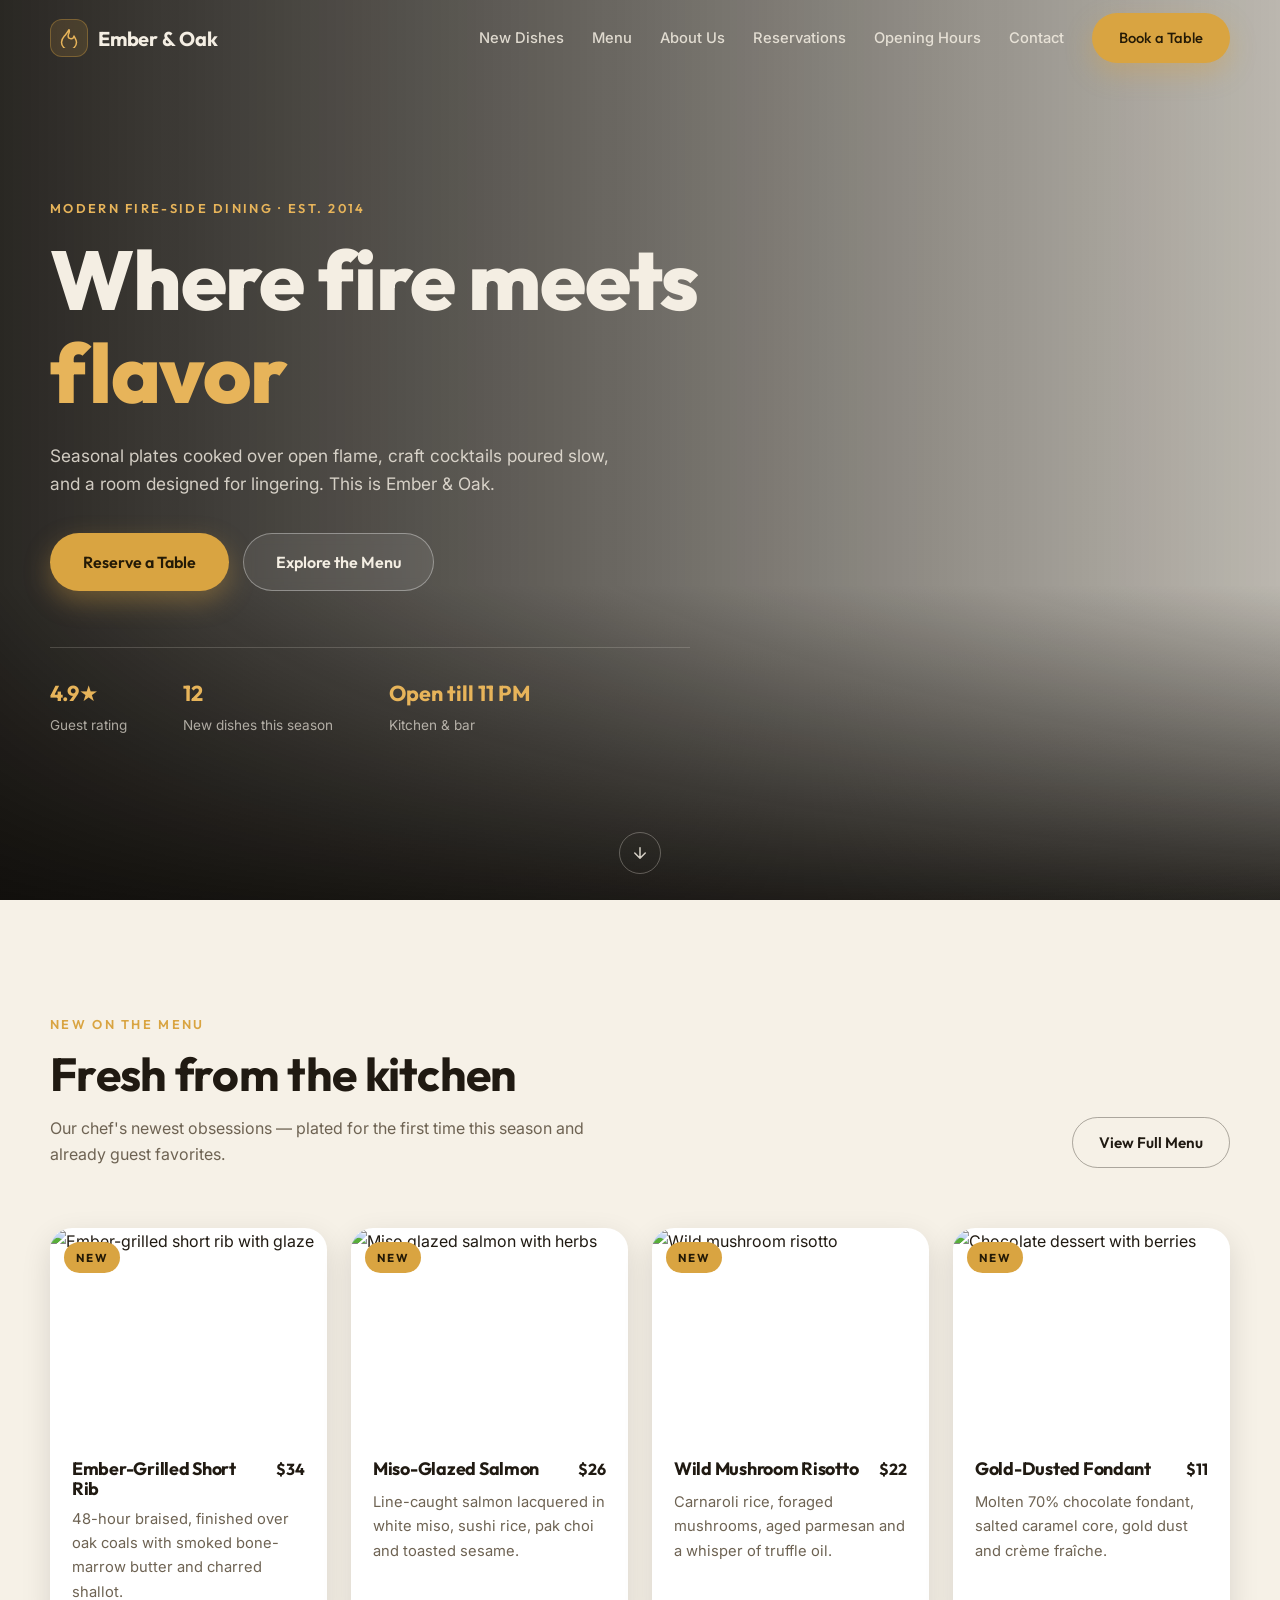
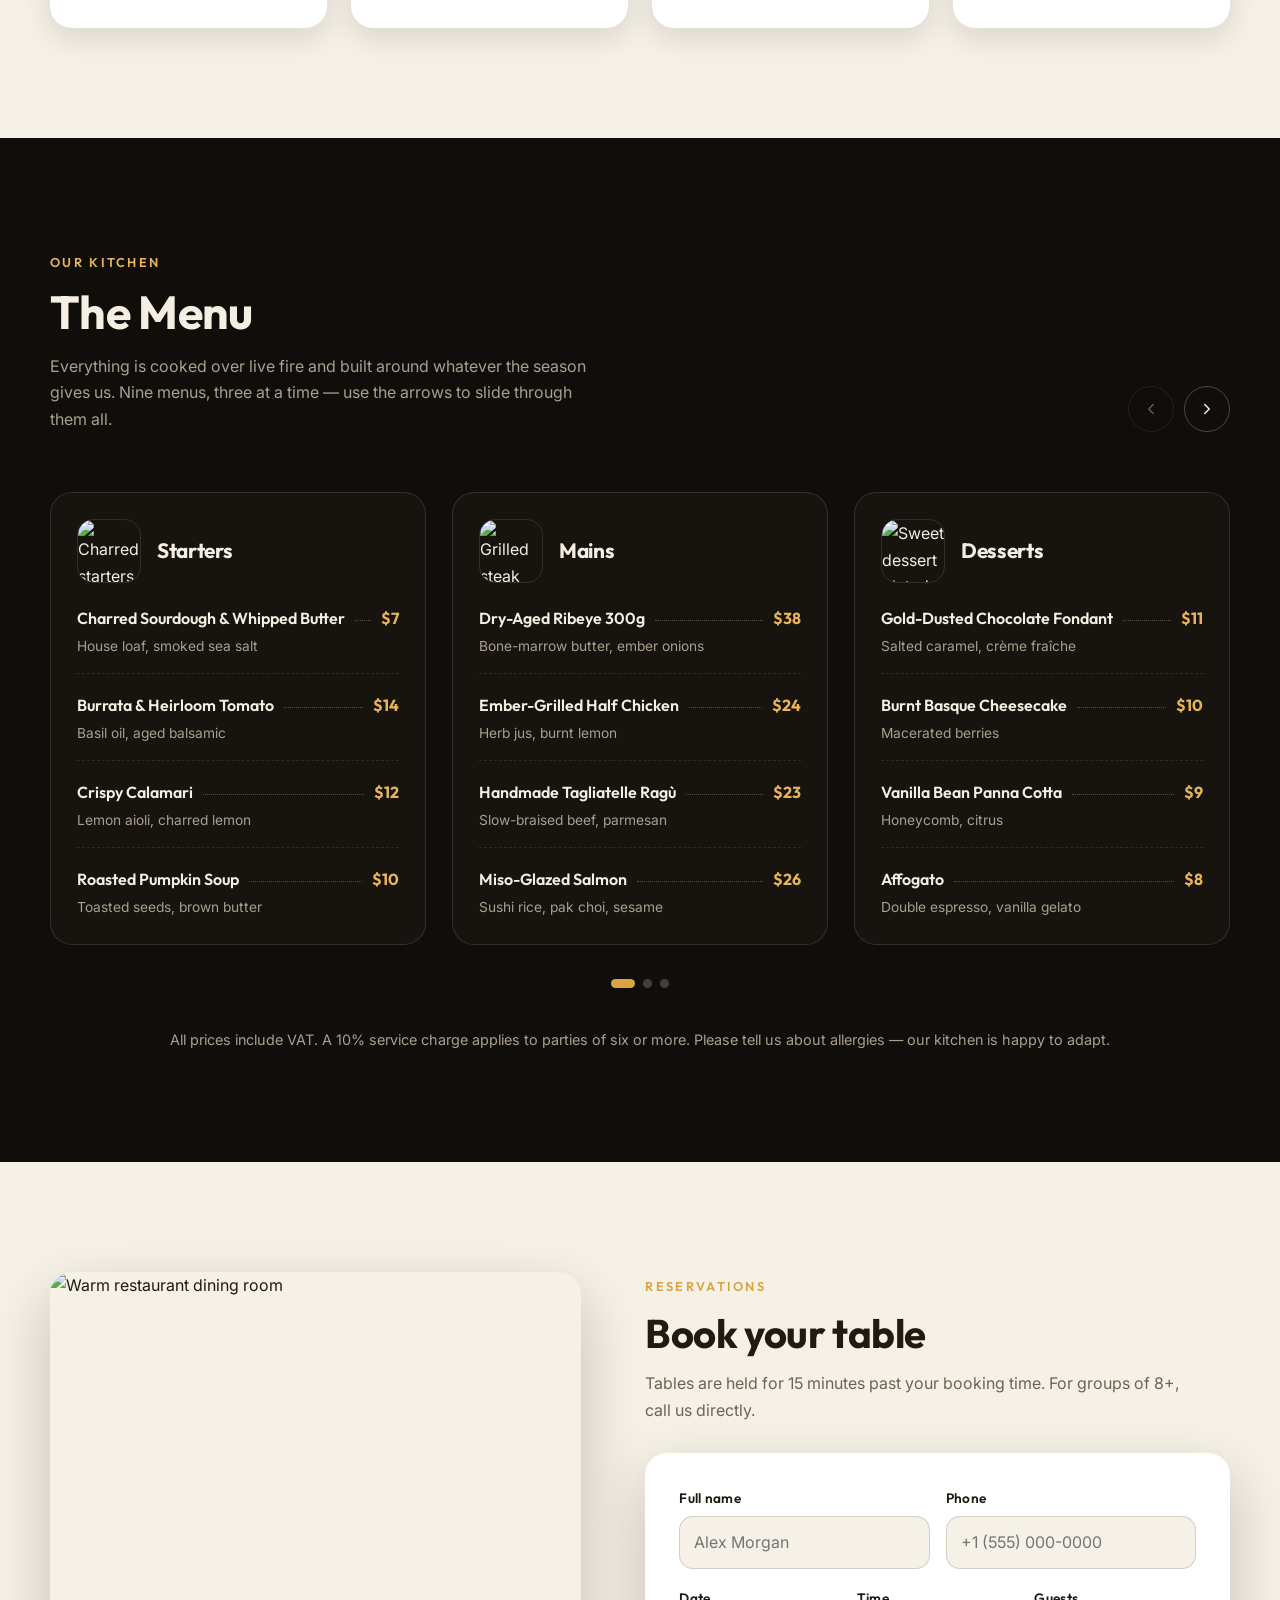
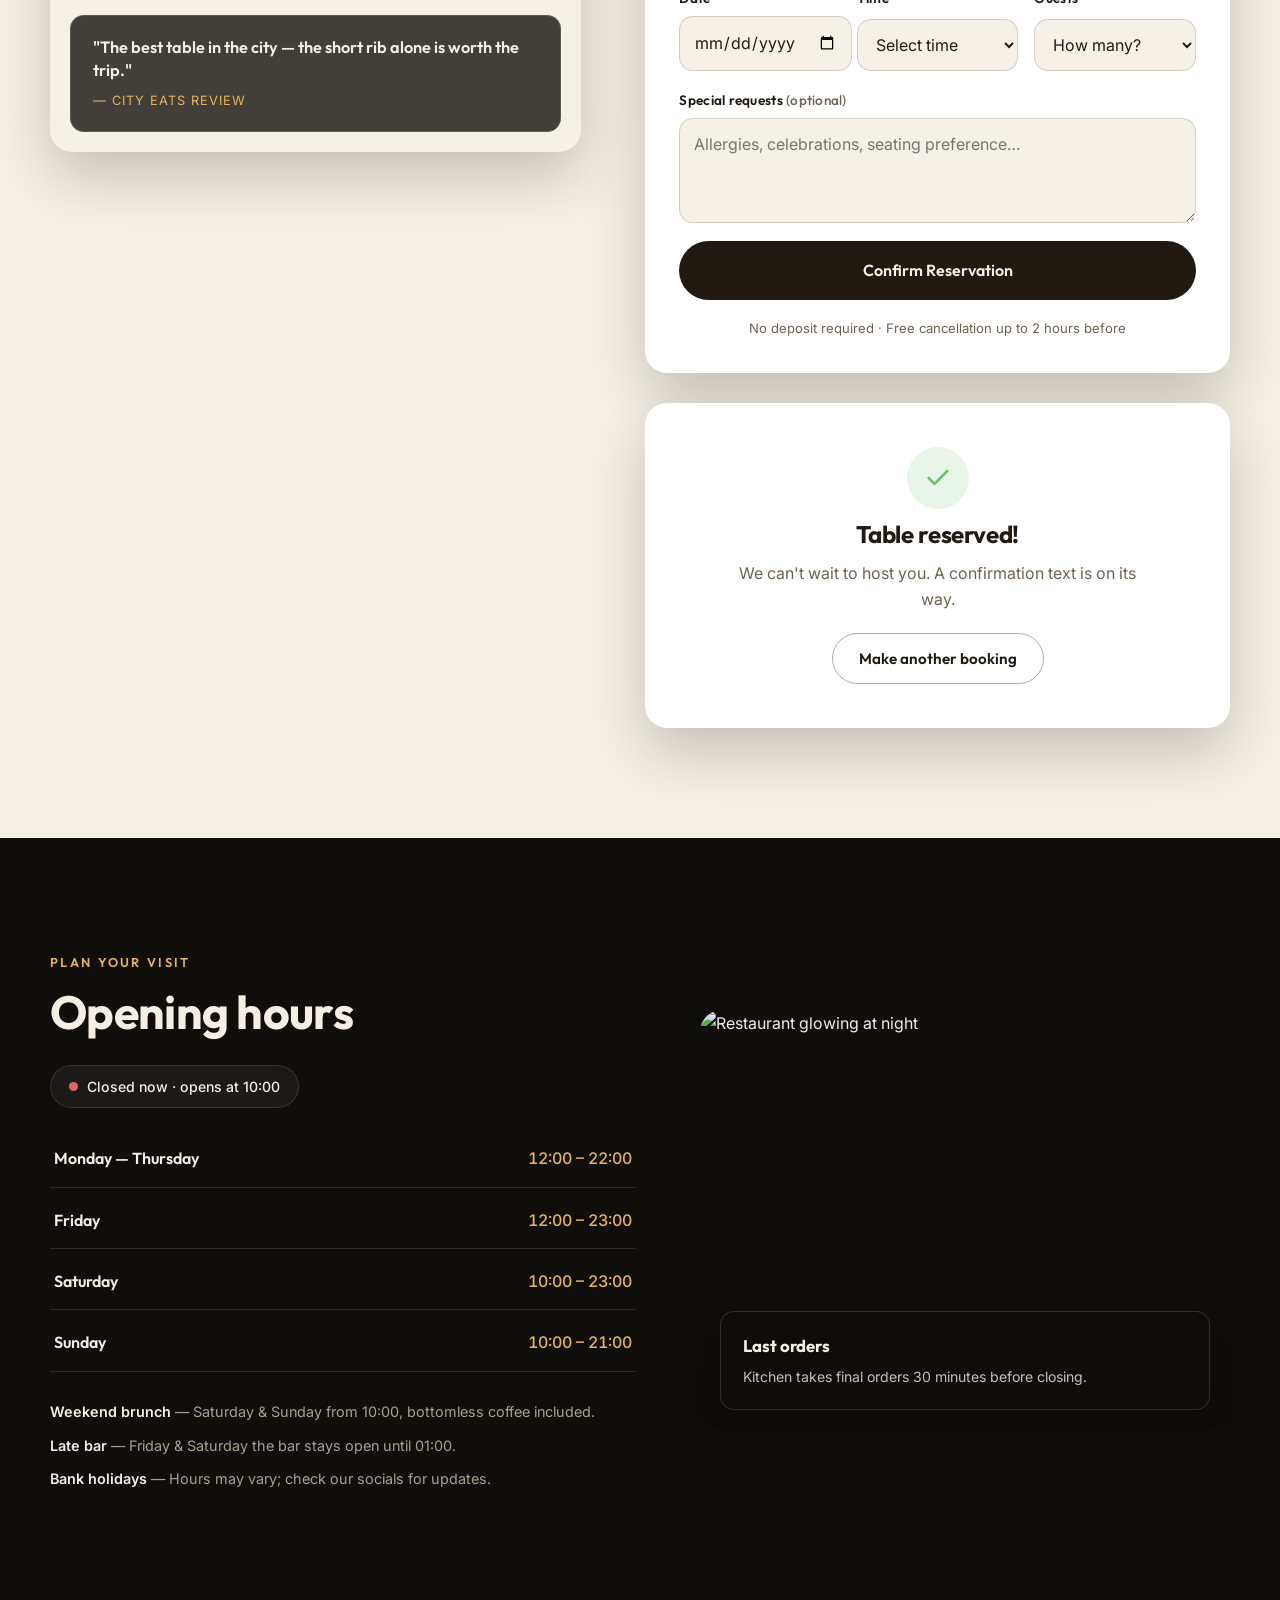
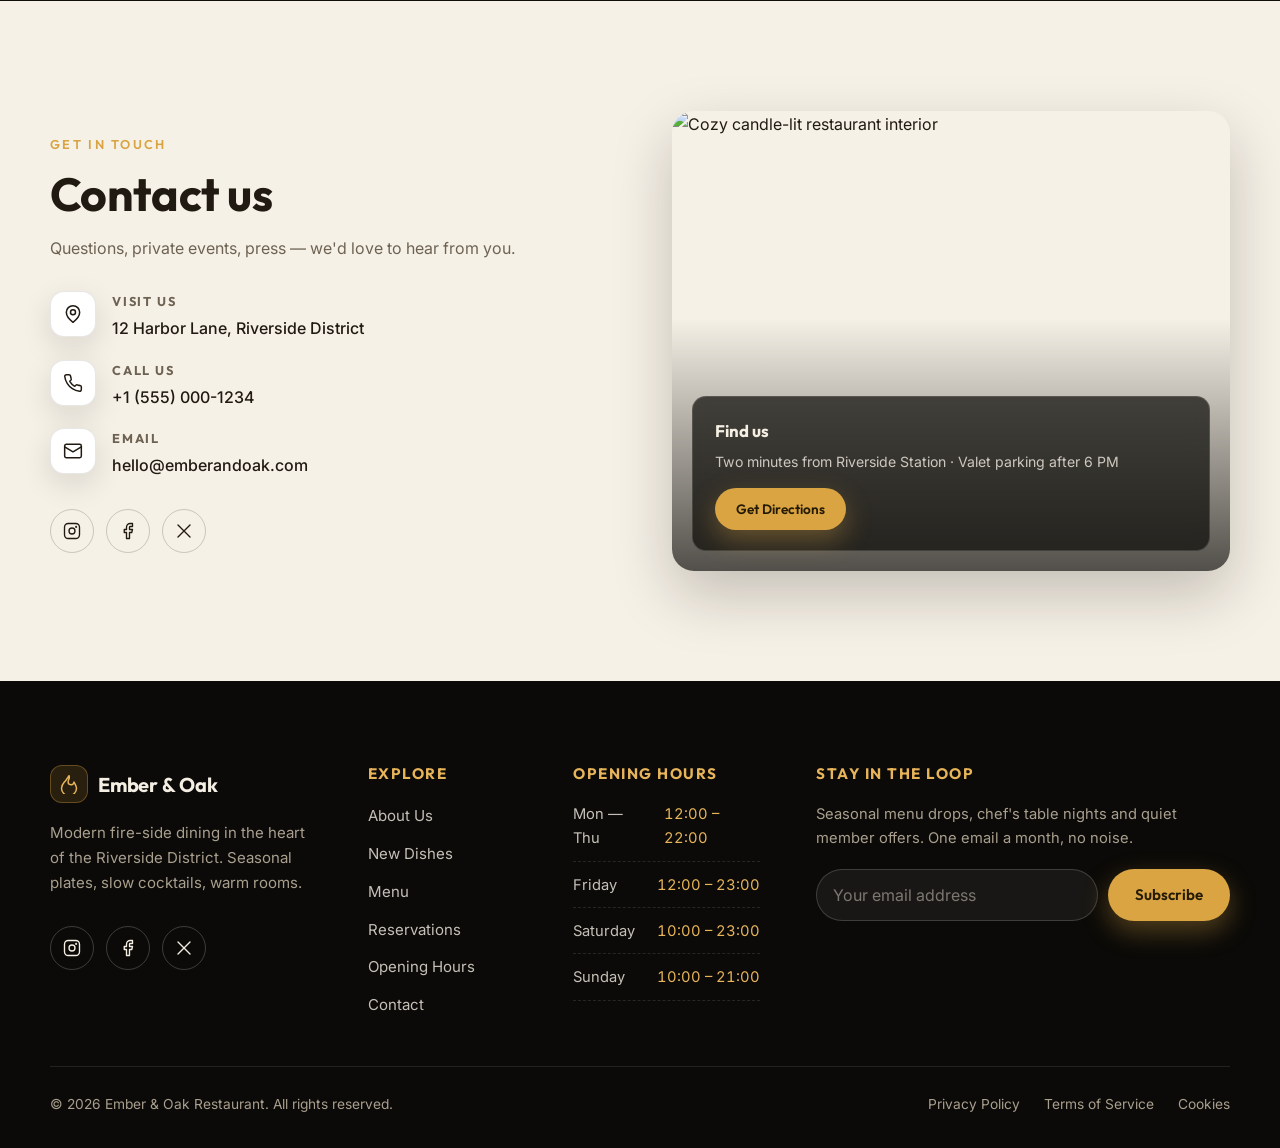
==== commit a7dd285b: "Add About Us page with story, stats, values, team and CTA sections; link it from home nav and footer" ====
--- a/index.html
+++ b/index.html
@@ -27,6 +27,7 @@
       <nav class="main-nav" id="mainNav" aria-label="Primary">
         <a href="#new-dishes">New Dishes</a>
         <a href="#menu">Menu</a>
+        <a href="about.html">About Us</a>
         <a href="#reservation">Reservations</a>
         <a href="#hours">Opening Hours</a>
         <a href="#contact">Contact</a>
@@ -475,6 +476,7 @@
         <div class="footer-col">
           <h4>Explore</h4>
           <ul>
+            <li><a href="about.html">About Us</a></li>
             <li><a href="#new-dishes">New Dishes</a></li>
             <li><a href="#menu">Menu</a></li>
             <li><a href="#reservation">Reservations</a></li>
--- a/styles.css
+++ b/styles.css
@@ -692,6 +692,174 @@
   position: absolute;
   inset: 0;
   background: linear-gradient(0deg, rgba(13, 11, 8, 0.7) 0%, transparent 55%);
+}
+
+/* ============================================================
+   ABOUT PAGE
+   ============================================================ */
+.main-nav a[aria-current="page"] { color: var(--gold-strong); }
+
+.page-hero {
+  position: relative;
+  min-height: 62vh;
+  display: flex;
+  align-items: flex-end;
+  color: var(--text-light);
+  overflow: hidden;
+}
+.page-hero-bg {
+  position: absolute;
+  inset: 0;
+  background-size: cover;
+  background-position: center 65%;
+}
+.page-hero-content { position: relative; z-index: 2; padding-block: 170px 64px; }
+.page-hero-title { font-size: clamp(2.4rem, 5.5vw, 4rem); font-weight: 800; max-width: 16ch; }
+.page-hero-sub { margin-top: 16px; max-width: 52ch; color: rgba(244, 238, 227, 0.82); font-size: 1.05rem; }
+
+.story-grid {
+  display: grid;
+  grid-template-columns: 1fr 1.05fr;
+  gap: clamp(32px, 5vw, 64px);
+  align-items: center;
+}
+.story-media {
+  position: relative;
+  border-radius: var(--radius-lg);
+  overflow: hidden;
+  min-height: 460px;
+  box-shadow: var(--shadow-lg);
+}
+.story-media img { position: absolute; inset: 0; width: 100%; height: 100%; object-fit: cover; }
+.story-badge {
+  position: absolute;
+  top: 20px; left: 20px;
+  background: rgba(16, 14, 11, 0.78);
+  backdrop-filter: blur(8px);
+  border: 1px solid rgba(244, 238, 227, 0.14);
+  border-radius: var(--radius-md);
+  padding: 12px 18px;
+  color: var(--text-light);
+  display: grid;
+  gap: 2px;
+}
+.story-badge strong { font-family: var(--font-display); font-size: 1.15rem; color: var(--gold-strong); }
+.story-badge span { font-size: 0.78rem; color: rgba(244, 238, 227, 0.75); letter-spacing: 0.08em; text-transform: uppercase; }
+
+.story-text .section-title { font-size: clamp(1.9rem, 3.4vw, 2.6rem); }
+.story-text p { margin-top: 16px; color: var(--muted-cream); }
+.story-points { margin: 22px 0 28px; display: grid; gap: 10px; }
+.story-points li { position: relative; padding-left: 26px; font-weight: 500; }
+.story-points li::before {
+  content: "";
+  position: absolute;
+  left: 0; top: 7px;
+  width: 14px; height: 14px;
+  border-radius: 50%;
+  background: var(--gold-soft);
+  border: 1.5px solid var(--gold);
+}
+
+.stats-strip { padding-block: clamp(48px, 6vw, 72px); }
+.stats-grid {
+  display: grid;
+  grid-template-columns: repeat(auto-fit, minmax(160px, 1fr));
+  gap: 28px;
+  text-align: center;
+}
+.stat strong {
+  display: block;
+  font-family: var(--font-display);
+  font-weight: 800;
+  font-size: clamp(2.2rem, 4.5vw, 3.2rem);
+  color: var(--gold-strong);
+  line-height: 1;
+}
+.stat span { display: block; margin-top: 8px; color: var(--muted-dark); font-size: 0.92rem; }
+
+.values-grid {
+  display: grid;
+  grid-template-columns: repeat(auto-fit, minmax(260px, 1fr));
+  gap: 24px;
+}
+.value-card {
+  background: #fff;
+  border-radius: var(--radius-lg);
+  padding: 30px 28px;
+  box-shadow: var(--shadow-sm);
+  transition: transform 0.25s ease, box-shadow 0.25s ease;
+}
+.value-card:hover { transform: translateY(-6px); box-shadow: var(--shadow-lg); }
+.value-icon {
+  width: 54px; height: 54px;
+  display: grid; place-items: center;
+  border-radius: 16px;
+  background: var(--gold-soft);
+  color: var(--gold);
+  border: 1px solid rgba(217, 164, 65, 0.3);
+  margin-bottom: 18px;
+}
+.value-icon svg { width: 26px; height: 26px; }
+.value-card h3 { font-size: 1.2rem; margin-bottom: 8px; }
+.value-card p { font-size: 0.94rem; color: var(--muted-cream); }
+
+.team-grid {
+  display: grid;
+  grid-template-columns: repeat(auto-fit, minmax(240px, 1fr));
+  gap: 24px;
+}
+.team-card {
+  background: var(--bg-dark-2);
+  border: 1px solid var(--line-dark);
+  border-radius: var(--radius-lg);
+  overflow: hidden;
+  transition: transform 0.25s ease, box-shadow 0.25s ease;
+  display: flex;
+  flex-direction: column;
+}
+.team-card:hover { transform: translateY(-6px); box-shadow: var(--shadow-lg); }
+.team-media { aspect-ratio: 4 / 5; overflow: hidden; }
+.team-media img { width: 100%; height: 100%; object-fit: cover; transition: transform 0.5s ease; }
+.team-card:hover .team-media img { transform: scale(1.05); }
+.team-body { padding: 20px 22px 24px; display: grid; gap: 6px; align-content: start; flex: 1; }
+.team-body h3 { font-size: 1.15rem; }
+.team-role {
+  font-family: var(--font-display);
+  font-size: 0.78rem;
+  font-weight: 600;
+  letter-spacing: 0.12em;
+  text-transform: uppercase;
+  color: var(--gold-strong);
+}
+.team-body p { font-size: 0.9rem; color: var(--muted-dark); }
+.team-join .btn { margin-top: 8px; }
+
+.cta-banner {
+  position: relative;
+  min-height: 52vh;
+  display: flex;
+  align-items: center;
+  justify-content: center;
+  text-align: center;
+  color: var(--text-light);
+  overflow: hidden;
+}
+.cta-bg { position: absolute; inset: 0; background-size: cover; background-position: center; }
+.cta-content {
+  position: relative;
+  z-index: 2;
+  padding-block: 90px;
+  display: grid;
+  justify-items: center;
+  gap: 14px;
+}
+.cta-content h2 { font-size: clamp(2rem, 4.5vw, 3rem); }
+.cta-content p { color: rgba(244, 238, 227, 0.85); max-width: 46ch; }
+.cta-content .hero-actions { justify-content: center; margin-top: 10px; }
+
+@media (max-width: 900px) {
+  .story-grid { grid-template-columns: 1fr; }
+  .story-media { min-height: 360px; order: -1; }
 }
 
 /* ============================================================
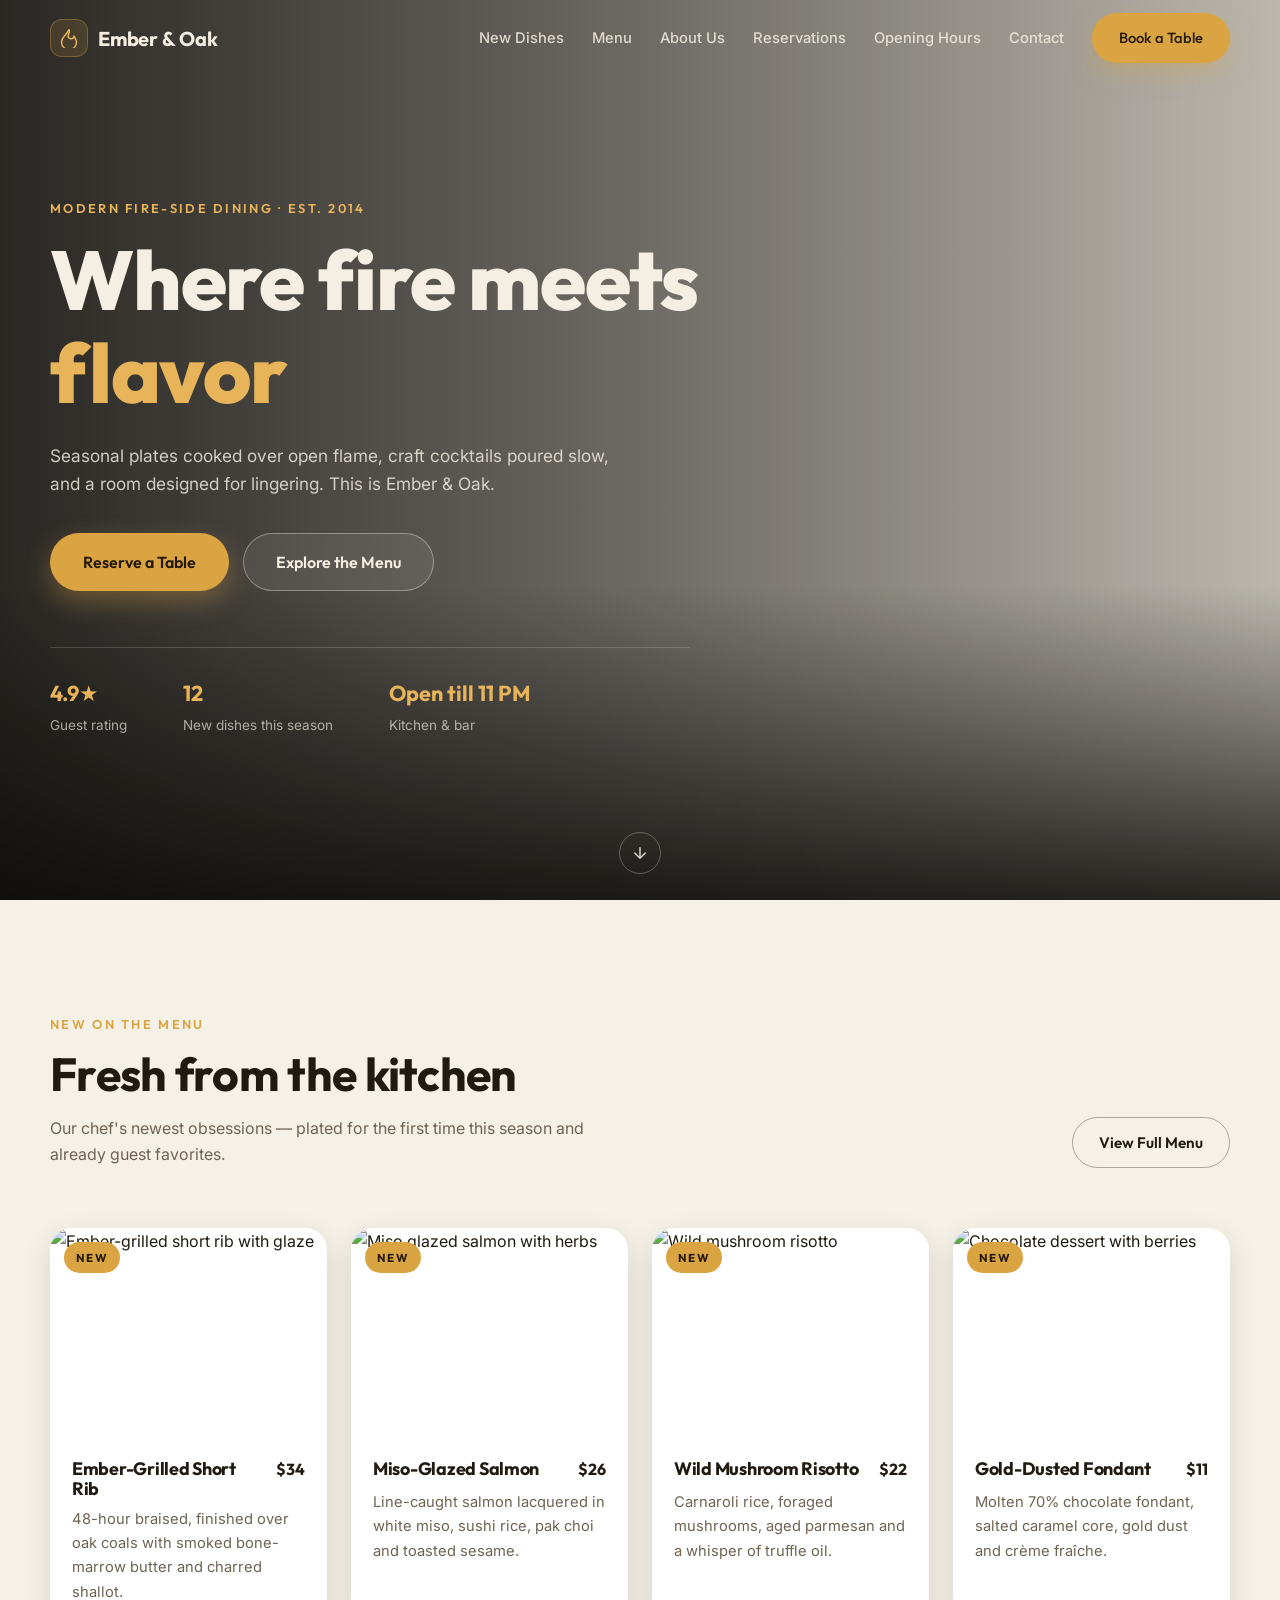
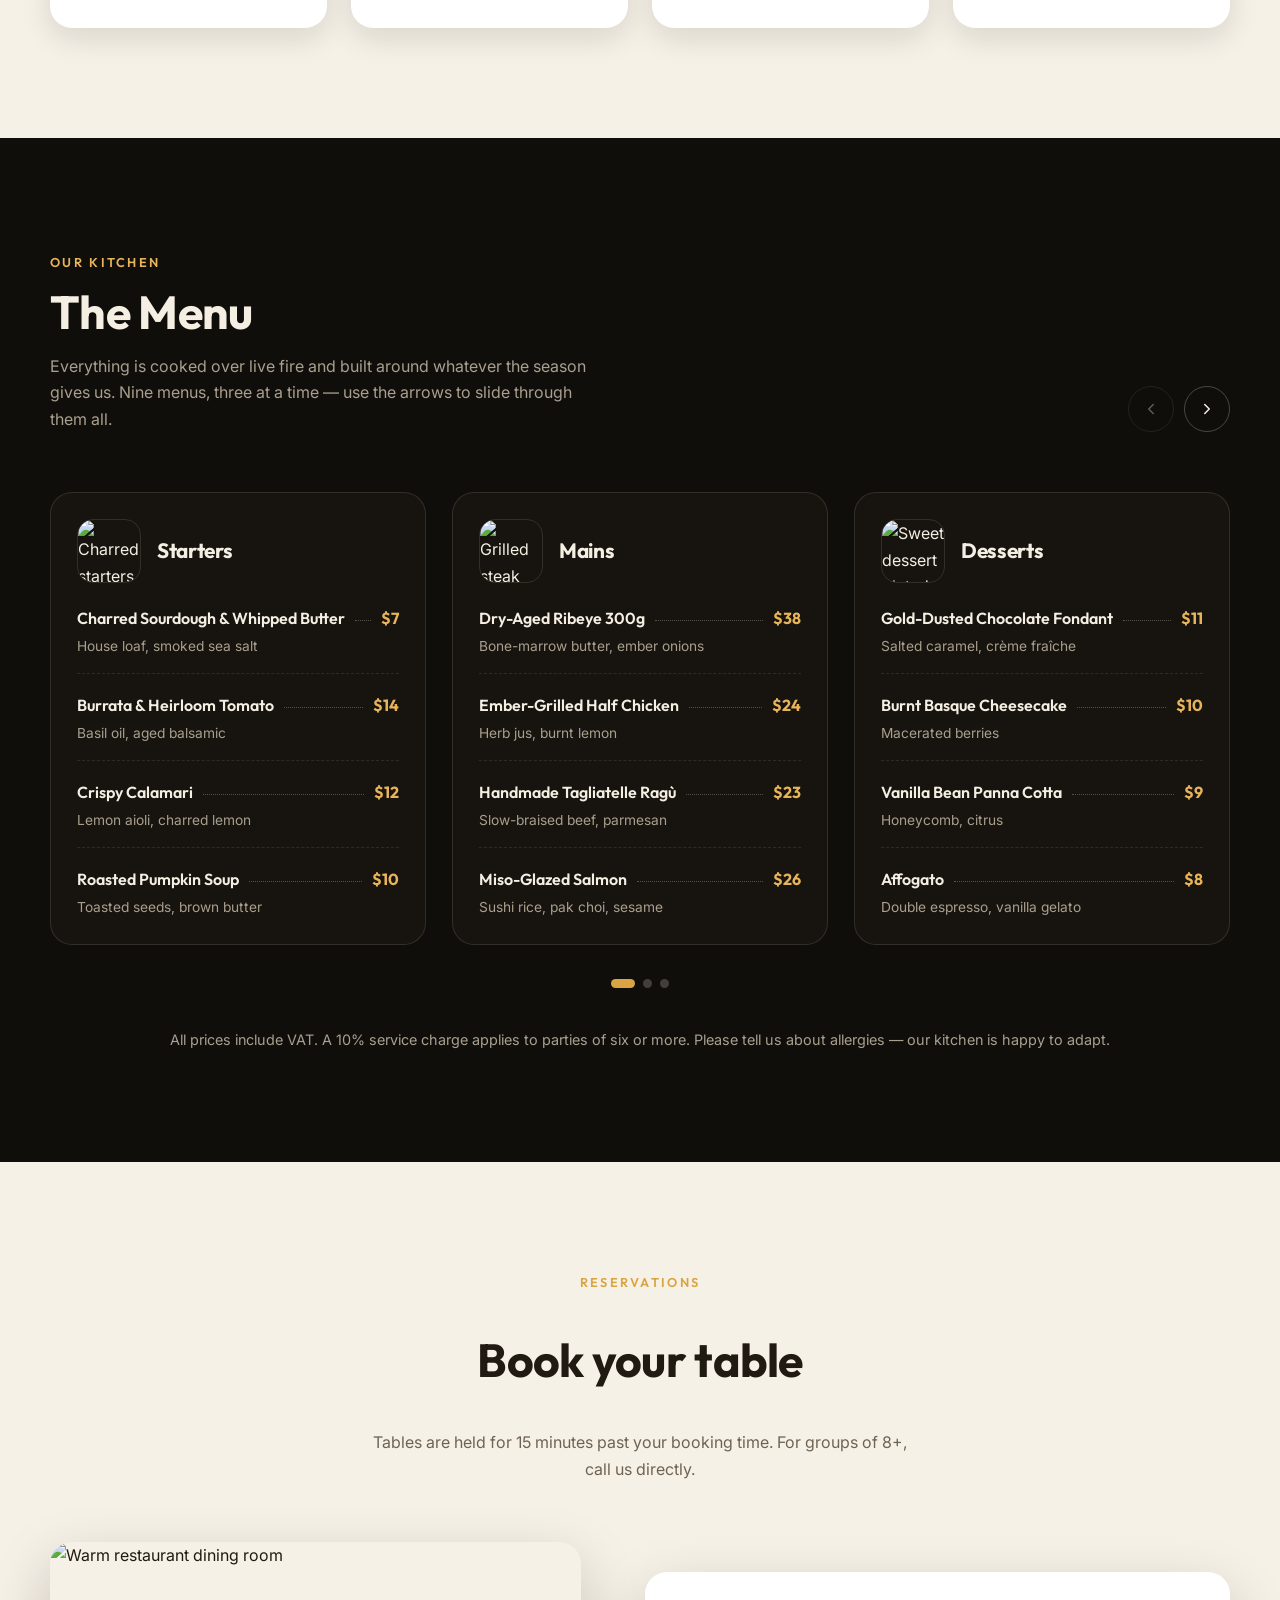
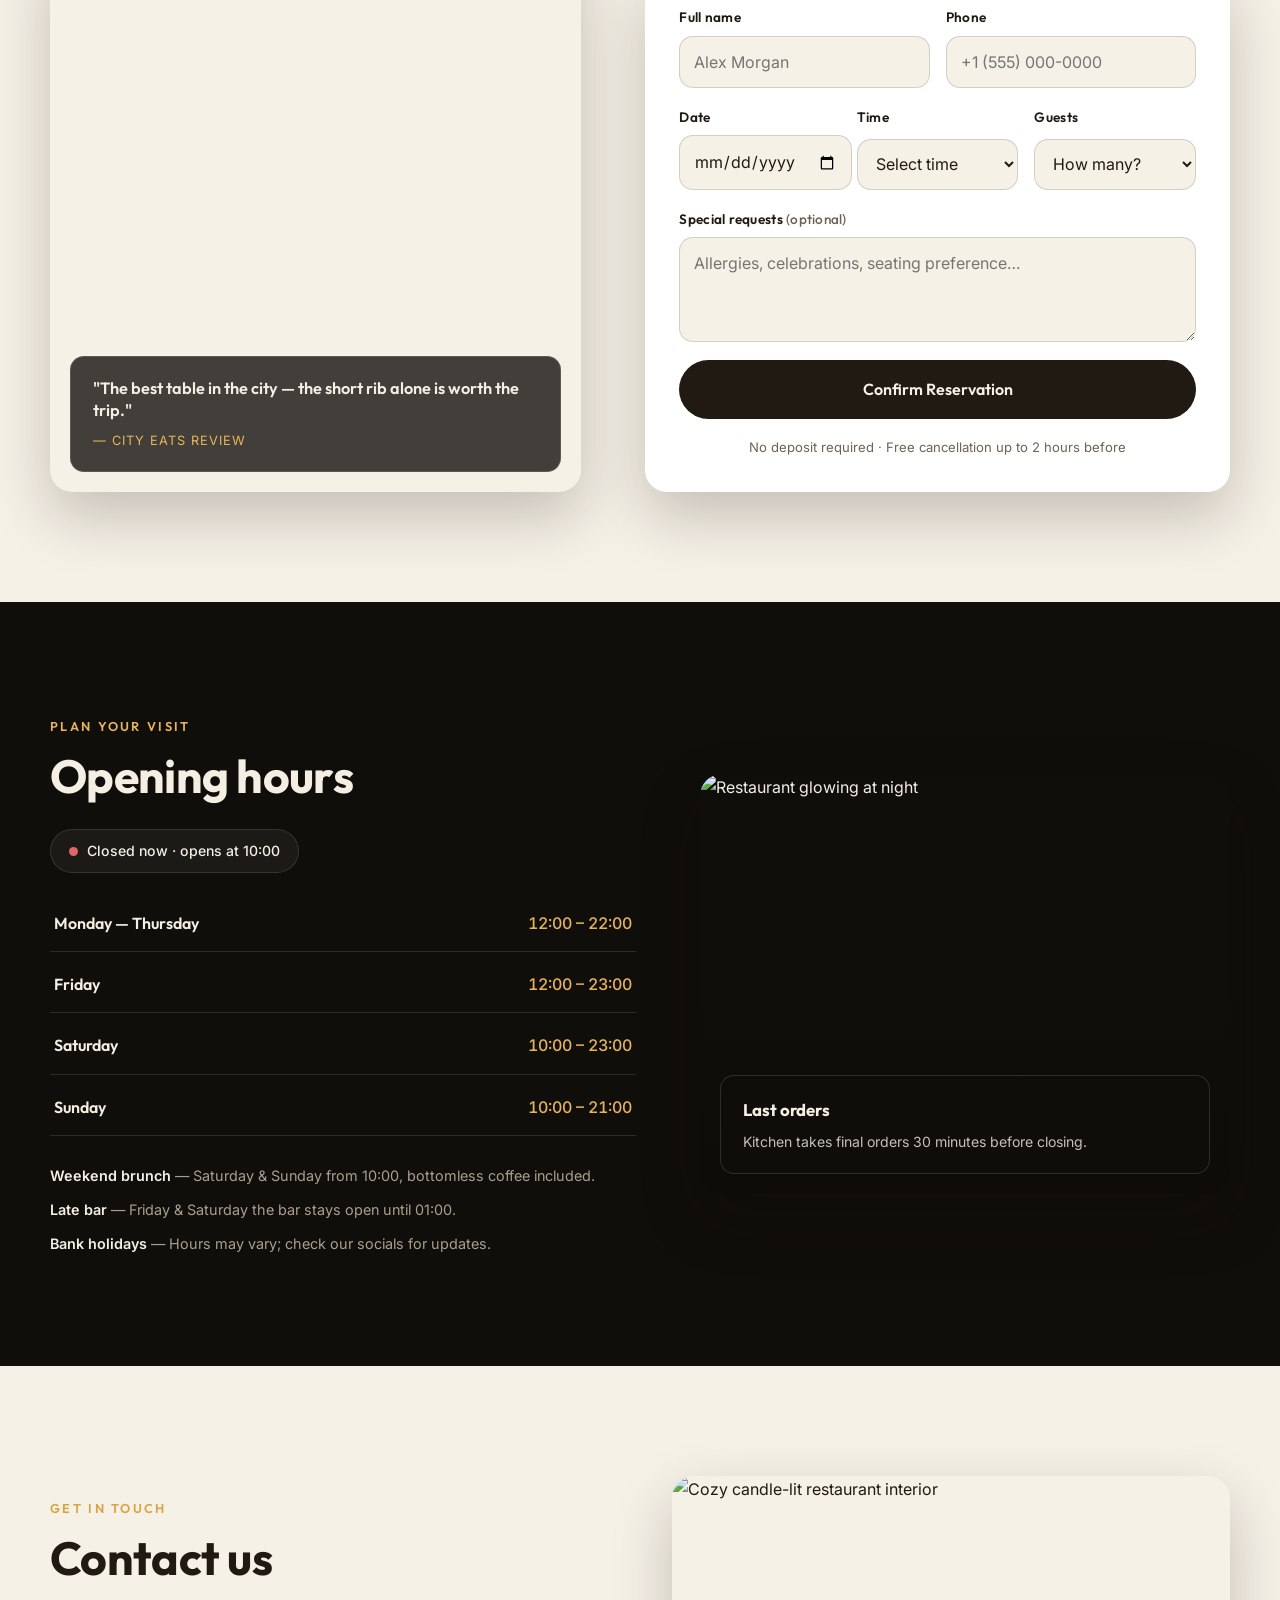
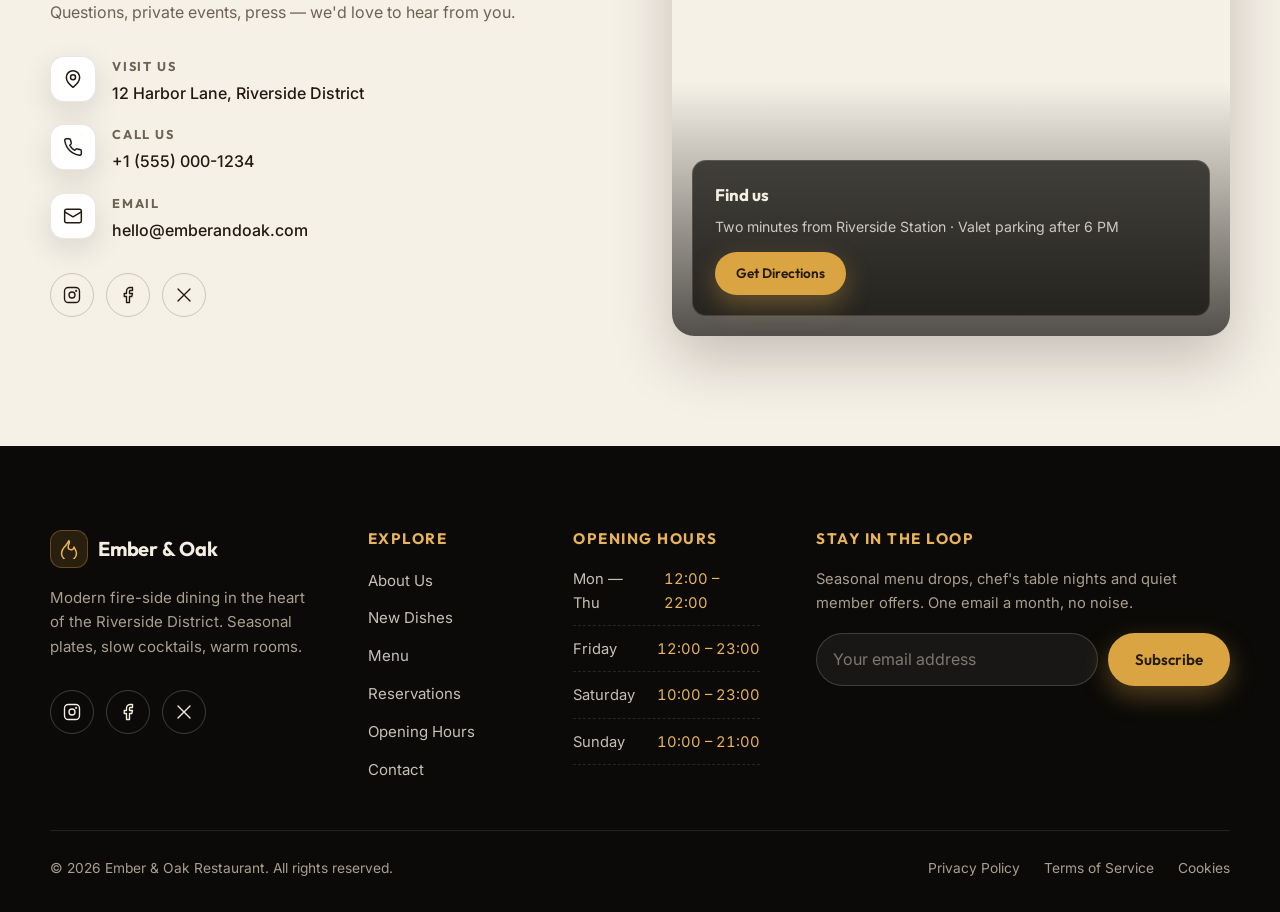
==== commit f5fdc5f3: "Redesign reservation section: center heading, stretch image to match form height exactly, fix hidden" ====
--- a/index.html
+++ b/index.html
@@ -272,75 +272,79 @@
 
   <!-- ============ RESERVATION ============ -->
   <section class="section section-cream" id="reservation">
-    <div class="container res-grid">
-      <div class="res-side reveal">
-        <div class="res-media">
-          <img src="https://images.unsplash.com/photo-1517248135467-4c7edcad34c4?auto=format&fit=crop&w=1200&q=80" alt="Warm restaurant dining room" loading="lazy" />
-          <div class="res-quote">
-            <p>"The best table in the city — the short rib alone is worth the trip."</p>
-            <span>— City Eats Review</span>
-          </div>
-        </div>
-      </div>
-
-      <div class="res-form-wrap reveal">
+    <div class="container">
+      <div class="section-head center reveal">
         <p class="eyebrow">Reservations</p>
         <h2 class="section-title">Book your table</h2>
         <p class="section-sub">Tables are held for 15 minutes past your booking time. For groups of 8+, call us directly.</p>
-
-        <form class="res-form" id="resForm" novalidate>
-          <div class="field-row">
+      </div>
+
+      <div class="res-grid">
+        <div class="res-side reveal">
+          <div class="res-media">
+            <img src="https://images.unsplash.com/photo-1517248135467-4c7edcad34c4?auto=format&fit=crop&w=1200&q=80" alt="Warm restaurant dining room" loading="lazy" />
+            <div class="res-quote">
+              <p>"The best table in the city — the short rib alone is worth the trip."</p>
+              <span>— City Eats Review</span>
+            </div>
+          </div>
+        </div>
+
+        <div class="res-form-wrap reveal">
+          <form class="res-form" id="resForm" novalidate>
+            <div class="field-row">
+              <div class="field">
+                <label for="rName">Full name</label>
+                <input type="text" id="rName" name="name" placeholder="Alex Morgan" required autocomplete="name" />
+              </div>
+              <div class="field">
+                <label for="rPhone">Phone</label>
+                <input type="tel" id="rPhone" name="phone" placeholder="+1 (555) 000-0000" required autocomplete="tel" />
+              </div>
+            </div>
+
+            <div class="field-row">
+              <div class="field">
+                <label for="rDate">Date</label>
+                <input type="date" id="rDate" name="date" required />
+              </div>
+              <div class="field">
+                <label for="rTime">Time</label>
+                <select id="rTime" name="time" required>
+                  <option value="" disabled selected>Select time</option>
+                  <option>12:00</option><option>13:00</option><option>14:00</option>
+                  <option>17:30</option><option>18:00</option><option>18:30</option>
+                  <option>19:00</option><option>19:30</option><option>20:00</option>
+                  <option>20:30</option><option>21:00</option>
+                </select>
+              </div>
+              <div class="field">
+                <label for="rGuests">Guests</label>
+                <select id="rGuests" name="guests" required>
+                  <option value="" disabled selected>How many?</option>
+                  <option>1</option><option>2</option><option>3</option><option>4</option>
+                  <option>5</option><option>6</option><option>7</option><option>8+</option>
+                </select>
+              </div>
+            </div>
+
             <div class="field">
-              <label for="rName">Full name</label>
-              <input type="text" id="rName" name="name" placeholder="Alex Morgan" required autocomplete="name" />
-            </div>
-            <div class="field">
-              <label for="rPhone">Phone</label>
-              <input type="tel" id="rPhone" name="phone" placeholder="+1 (555) 000-0000" required autocomplete="tel" />
-            </div>
-          </div>
-
-          <div class="field-row">
-            <div class="field">
-              <label for="rDate">Date</label>
-              <input type="date" id="rDate" name="date" required />
-            </div>
-            <div class="field">
-              <label for="rTime">Time</label>
-              <select id="rTime" name="time" required>
-                <option value="" disabled selected>Select time</option>
-                <option>12:00</option><option>13:00</option><option>14:00</option>
-                <option>17:30</option><option>18:00</option><option>18:30</option>
-                <option>19:00</option><option>19:30</option><option>20:00</option>
-                <option>20:30</option><option>21:00</option>
-              </select>
-            </div>
-            <div class="field">
-              <label for="rGuests">Guests</label>
-              <select id="rGuests" name="guests" required>
-                <option value="" disabled selected>How many?</option>
-                <option>1</option><option>2</option><option>3</option><option>4</option>
-                <option>5</option><option>6</option><option>7</option><option>8+</option>
-              </select>
-            </div>
-          </div>
-
-          <div class="field">
-            <label for="rNotes">Special requests <span class="optional">(optional)</span></label>
-            <textarea id="rNotes" name="notes" rows="3" placeholder="Allergies, celebrations, seating preference…"></textarea>
-          </div>
-
-          <button type="submit" class="btn btn-dark btn-lg btn-block">Confirm Reservation</button>
-          <p class="res-fineprint">No deposit required · Free cancellation up to 2 hours before</p>
-        </form>
-
-        <div class="res-success" id="resSuccess" hidden>
-          <span class="success-icon" aria-hidden="true">
-            <svg viewBox="0 0 24 24" fill="none" stroke="currentColor" stroke-width="2.2" stroke-linecap="round" stroke-linejoin="round"><path d="M20 6 9 17l-5-5"/></svg>
-          </span>
-          <h3>Table reserved!</h3>
-          <p id="resSuccessMsg">We can't wait to host you. A confirmation text is on its way.</p>
-          <button type="button" class="btn btn-outline" id="resAgain">Make another booking</button>
+              <label for="rNotes">Special requests <span class="optional">(optional)</span></label>
+              <textarea id="rNotes" name="notes" rows="3" placeholder="Allergies, celebrations, seating preference…"></textarea>
+            </div>
+
+            <button type="submit" class="btn btn-dark btn-lg btn-block">Confirm Reservation</button>
+            <p class="res-fineprint">No deposit required · Free cancellation up to 2 hours before</p>
+          </form>
+
+          <div class="res-success" id="resSuccess" hidden>
+            <span class="success-icon" aria-hidden="true">
+              <svg viewBox="0 0 24 24" fill="none" stroke="currentColor" stroke-width="2.2" stroke-linecap="round" stroke-linejoin="round"><path d="M20 6 9 17l-5-5"/></svg>
+            </span>
+            <h3>Table reserved!</h3>
+            <p id="resSuccessMsg">We can't wait to host you. A confirmation text is on its way.</p>
+            <button type="button" class="btn btn-outline" id="resAgain">Make another booking</button>
+          </div>
         </div>
       </div>
     </div>
--- a/styles.css
+++ b/styles.css
@@ -51,6 +51,8 @@
 }
 
 img { display: block; max-width: 100%; }
+/* author display rules (grid/flex) must never defeat the hidden attribute */
+[hidden] { display: none !important; }
 a { color: inherit; text-decoration: none; }
 ul { list-style: none; }
 button, input, select, textarea { font: inherit; color: inherit; }
@@ -447,7 +449,7 @@
   display: grid;
   grid-template-columns: 1fr 1.1fr;
   gap: clamp(32px, 5vw, 64px);
-  align-items: start;
+  align-items: stretch; /* image and form always share the same height */
 }
 
 .res-media {
@@ -456,6 +458,7 @@
   overflow: hidden;
   box-shadow: var(--shadow-lg);
   min-height: 480px;
+  height: 100%;
 }
 .res-media img { position: absolute; inset: 0; width: 100%; height: 100%; object-fit: cover; }
 
@@ -472,8 +475,7 @@
 .res-quote p { font-family: var(--font-display); font-weight: 600; font-size: 1.02rem; line-height: 1.4; }
 .res-quote span { display: block; margin-top: 8px; font-size: 0.8rem; color: var(--gold-strong); letter-spacing: 0.08em; text-transform: uppercase; }
 
-.res-form-wrap { position: relative; }
-.res-form-wrap .section-title { font-size: clamp(1.9rem, 3.4vw, 2.5rem); }
+.res-form-wrap { position: relative; display: grid; align-content: center; gap: 14px; }
 
 .res-form {
   margin-top: 30px;
